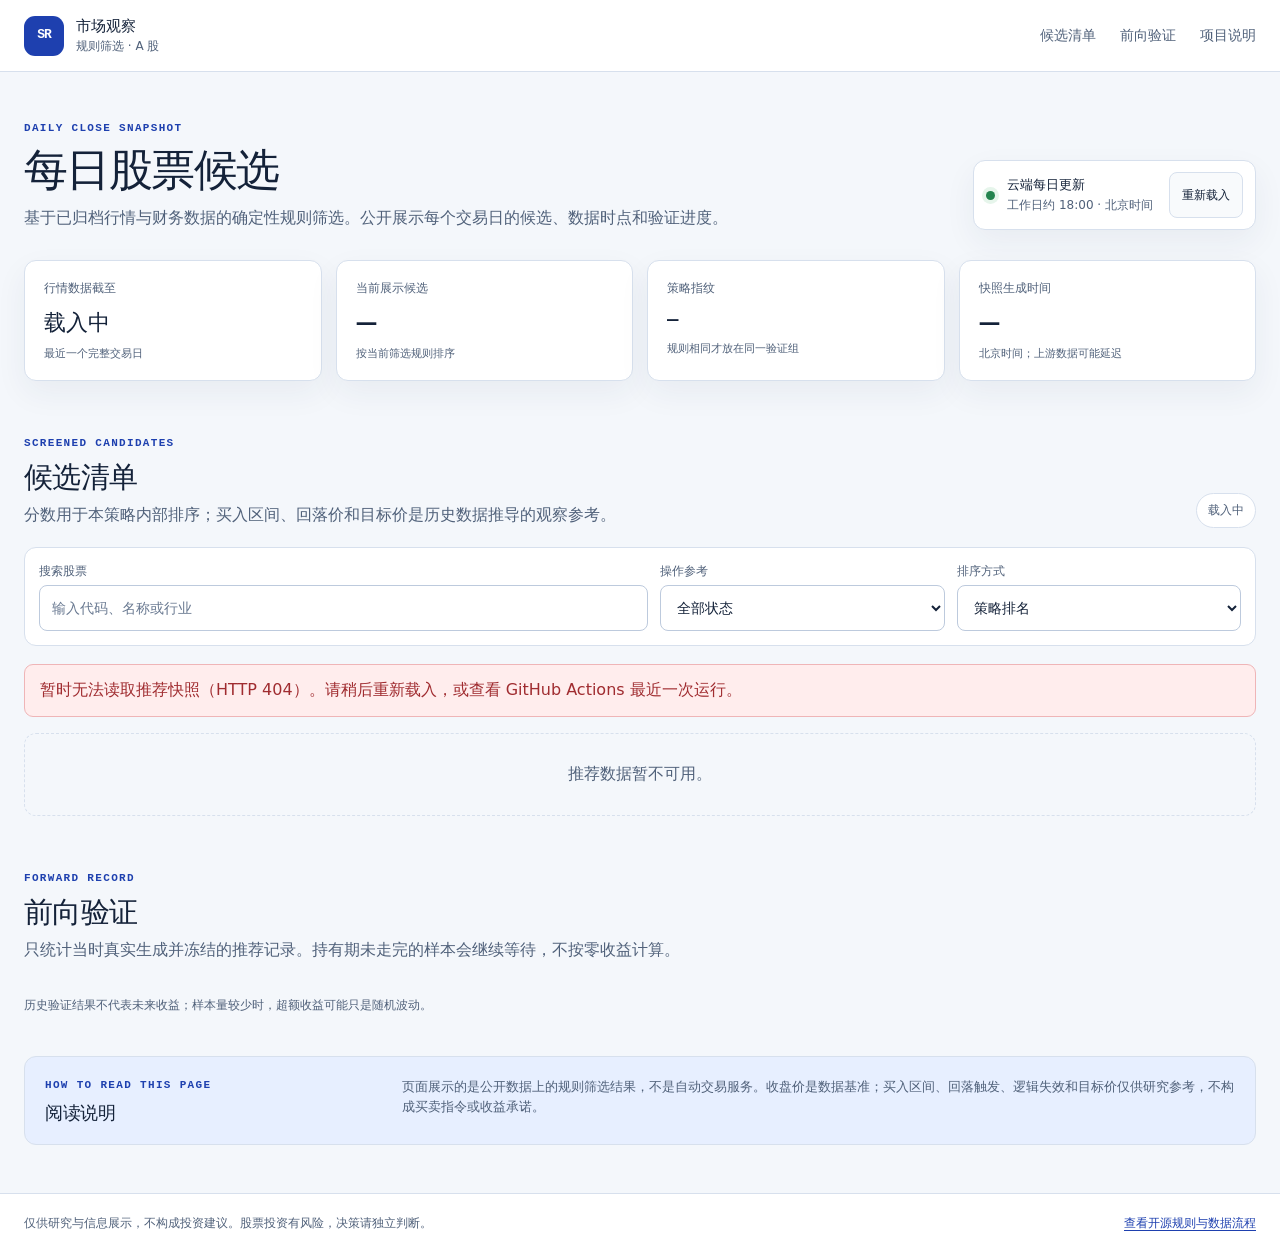
==== site/index.html @ 7d5a99f6 "Publish daily recommendations with GitHub Pages" ====
<!doctype html>
<html lang="zh-CN">
  <head>
    <meta charset="utf-8" />
    <meta name="viewport" content="width=device-width, initial-scale=1" />
    <meta name="color-scheme" content="light dark" />
    <meta
      name="description"
      content="每日收盘后生成的 A 股规则筛选候选清单，展示数据时点、入场区间参考和前向验证进度。"
    />
    <title>每日股票候选 · A 股规则筛选</title>
    <link rel="stylesheet" href="./styles.css" />
    <script src="./app.js" defer></script>
  </head>
  <body>
    <a class="skip-link" href="#main-content">跳到主要内容</a>
    <header class="topbar">
      <a class="brand" href="./" aria-label="每日股票候选首页">
        <span class="brand-mark" aria-hidden="true">SR</span>
        <span>
          <strong>市场观察</strong>
          <small>规则筛选 · A 股</small>
        </span>
      </a>
      <nav class="top-nav" aria-label="页面导航">
        <a href="#recommendations">候选清单</a>
        <a href="#validation">前向验证</a>
        <a href="https://github.com/Alex-Wang-88/stock-recommendation" target="_blank" rel="noreferrer">项目说明</a>
      </nav>
    </header>

    <main id="main-content" class="page-shell">
      <section class="hero" aria-labelledby="page-title">
        <div class="hero-copy">
          <p class="eyebrow">DAILY CLOSE SNAPSHOT</p>
          <h1 id="page-title">每日股票候选</h1>
          <p class="hero-description">
            基于已归档行情与财务数据的确定性规则筛选。公开展示每个交易日的候选、数据时点和验证进度。
          </p>
        </div>
        <div class="schedule-card">
          <span class="status-dot" aria-hidden="true"></span>
          <div>
            <strong>云端每日更新</strong>
            <span>工作日约 18:00 · 北京时间</span>
          </div>
          <button id="reload-button" class="secondary-button" type="button" aria-label="重新载入最新快照">重新载入</button>
        </div>
      </section>

      <section class="summary-grid" aria-label="本期快照摘要">
        <article class="summary-card">
          <span class="summary-label">行情数据截至</span>
          <strong id="as-of-value" class="summary-value">载入中</strong>
          <span class="summary-footnote">最近一个完整交易日</span>
        </article>
        <article class="summary-card">
          <span class="summary-label">当前展示候选</span>
          <strong id="candidate-count" class="summary-value">—</strong>
          <span class="summary-footnote" id="pool-count">按当前筛选规则排序</span>
        </article>
        <article class="summary-card">
          <span class="summary-label">策略指纹</span>
          <strong id="spec-hash" class="summary-value hash-value">—</strong>
          <span class="summary-footnote">规则相同才放在同一验证组</span>
        </article>
        <article class="summary-card summary-card-updated">
          <span class="summary-label">快照生成时间</span>
          <strong id="updated-at" class="summary-value">—</strong>
          <span class="summary-footnote">北京时间；上游数据可能延迟</span>
        </article>
      </section>

      <section id="data-notes" class="data-notes" aria-labelledby="notes-title" hidden>
        <div class="notes-heading">
          <span class="notes-mark" aria-hidden="true">!</span>
          <h2 id="notes-title">数据备注</h2>
        </div>
        <ul id="notes-list"></ul>
      </section>

      <section id="recommendations" class="content-section" aria-labelledby="recommendations-title">
        <div class="section-heading">
          <div>
            <p class="eyebrow">SCREENED CANDIDATES</p>
            <h2 id="recommendations-title">候选清单</h2>
            <p class="section-description">分数用于本策略内部排序；买入区间、回落价和目标价是历史数据推导的观察参考。</p>
          </div>
          <span id="visible-count" class="count-chip" aria-live="polite">载入中</span>
        </div>

        <div class="filter-bar" role="search">
          <label class="search-field">
            <span>搜索股票</span>
            <input id="search-input" type="search" placeholder="输入代码、名称或行业" autocomplete="off" />
          </label>
          <label class="select-field">
            <span>操作参考</span>
            <select id="signal-filter">
              <option value="">全部状态</option>
              <option value="今天可分批">今天可分批</option>
              <option value="等回落再买">等回落再买</option>
              <option value="暂缓，先确认">暂缓，先确认</option>
            </select>
          </label>
          <label class="select-field sort-field">
            <span>排序方式</span>
            <select id="sort-select">
              <option value="rank">策略排名</option>
              <option value="score">综合分数</option>
              <option value="ret20">近 20 日收益</option>
            </select>
          </label>
        </div>

        <p id="load-error" class="load-error" role="alert" hidden></p>
        <div id="recommendation-list" class="recommendation-grid" aria-live="polite" aria-busy="true">
          <p class="loading-message">正在读取最新推荐快照…</p>
        </div>
      </section>

      <section id="validation" class="content-section validation-section" aria-labelledby="validation-title">
        <div class="section-heading">
          <div>
            <p class="eyebrow">FORWARD RECORD</p>
            <h2 id="validation-title">前向验证</h2>
            <p class="section-description">只统计当时真实生成并冻结的推荐记录。持有期未走完的样本会继续等待，不按零收益计算。</p>
          </div>
        </div>
        <div id="evaluation-list" class="evaluation-grid">
          <p class="loading-message">正在读取验证进度…</p>
        </div>
        <p class="validation-footnote">历史验证结果不代表未来收益；样本量较少时，超额收益可能只是随机波动。</p>
      </section>

      <section class="method-note" aria-labelledby="method-title">
        <div>
          <p class="eyebrow">HOW TO READ THIS PAGE</p>
          <h2 id="method-title">阅读说明</h2>
        </div>
        <p>
          页面展示的是公开数据上的规则筛选结果，不是自动交易服务。收盘价是数据基准；买入区间、回落触发、逻辑失效和目标价仅供研究参考，不构成买卖指令或收益承诺。
        </p>
      </section>
    </main>

    <footer class="site-footer">
      <p>仅供研究与信息展示，不构成投资建议。股票投资有风险，决策请独立判断。</p>
      <a href="https://github.com/Alex-Wang-88/stock-recommendation" target="_blank" rel="noreferrer">查看开源规则与数据流程</a>
    </footer>
  </body>
</html>
---- site/styles.css ----
:root {
  color-scheme: light dark;
  --page: #f4f7fb;
  --surface: #ffffff;
  --surface-soft: #f8fafc;
  --ink: #142239;
  --ink-muted: #50617a;
  --ink-faint: #697991;
  --line: #d7e0ed;
  --blue: #1e40af;
  --blue-soft: #e7efff;
  --amber: #9a4b00;
  --amber-soft: #fff3dd;
  --green: #17643c;
  --green-soft: #e6f5eb;
  --red: #a02c30;
  --red-soft: #ffeded;
  --shadow: 0 12px 32px rgb(27 49 82 / 6%);
  font-family: Inter, "Segoe UI", "Microsoft YaHei", system-ui, sans-serif;
  font-synthesis: none;
  text-rendering: optimizeLegibility;
}

* { box-sizing: border-box; }

html { scroll-behavior: smooth; }

body {
  min-width: 320px;
  margin: 0;
  background: var(--page);
  color: var(--ink);
  font-size: 16px;
  line-height: 1.55;
}

a { color: var(--blue); text-underline-offset: 3px; }
a:hover { text-decoration-thickness: 2px; }

button, input, select { font: inherit; }
button, select, input { min-height: 46px; }

:focus-visible {
  outline: 3px solid #d97706;
  outline-offset: 3px;
}

.skip-link {
  position: absolute;
  z-index: 10;
  top: 8px;
  left: 8px;
  padding: 10px 14px;
  transform: translateY(-150%);
  border-radius: 8px;
  background: var(--surface);
  color: var(--ink);
}
.skip-link:focus { transform: translateY(0); }

.topbar {
  display: flex;
  align-items: center;
  justify-content: space-between;
  gap: 24px;
  min-height: 72px;
  padding: 12px max(24px, calc((100vw - 1320px) / 2));
  border-bottom: 1px solid var(--line);
  background: var(--surface);
}

.brand, .top-nav, .schedule-card, .brand > span:last-child {
  display: flex;
  align-items: center;
}
.brand { gap: 12px; color: var(--ink); text-decoration: none; }
.brand > span:last-child { align-items: flex-start; flex-direction: column; line-height: 1.2; }
.brand strong { font-size: 15px; }
.brand small { margin-top: 4px; color: var(--ink-muted); font-size: 12px; }
.brand-mark {
  display: grid;
  width: 40px;
  height: 40px;
  place-items: center;
  border-radius: 11px;
  background: var(--blue);
  color: #fff;
  font-family: ui-monospace, Consolas, monospace;
  font-size: 13px;
  font-weight: 700;
  letter-spacing: -.08em;
}
.top-nav { gap: 24px; }
.top-nav a { color: var(--ink-muted); font-size: 14px; font-weight: 600; text-decoration: none; }
.top-nav a:hover { color: var(--blue); }

.page-shell { width: min(1320px, calc(100% - 48px)); margin: 0 auto; }
.hero {
  display: flex;
  align-items: flex-end;
  justify-content: space-between;
  gap: 28px;
  padding: 48px 0 30px;
}
.eyebrow {
  margin: 0 0 8px;
  color: var(--blue);
  font-family: ui-monospace, SFMono-Regular, Consolas, monospace;
  font-size: 11px;
  font-weight: 700;
  letter-spacing: .12em;
}
h1, h2, h3, p { margin-top: 0; }
h1 { margin-bottom: 10px; font-size: clamp(30px, 4vw, 44px); line-height: 1.15; letter-spacing: -.035em; }
h2 { margin-bottom: 8px; font-size: clamp(22px, 2.6vw, 29px); line-height: 1.2; letter-spacing: -.025em; }
.hero-description, .section-description { max-width: 760px; margin: 0; color: var(--ink-muted); }
.schedule-card {
  flex: 0 0 auto;
  gap: 12px;
  min-height: 66px;
  padding: 11px 12px;
  border: 1px solid var(--line);
  border-radius: 12px;
  background: var(--surface);
  box-shadow: var(--shadow);
}
.schedule-card > div { display: flex; flex-direction: column; line-height: 1.3; }
.schedule-card strong { font-size: 13px; }
.schedule-card span:not(.status-dot) { margin-top: 4px; color: var(--ink-muted); font-size: 12px; }
.status-dot { width: 9px; height: 9px; flex: 0 0 auto; border-radius: 50%; background: #23834e; box-shadow: 0 0 0 4px var(--green-soft); }
.secondary-button {
  margin-left: 4px;
  padding: 0 12px;
  border: 1px solid var(--line);
  border-radius: 8px;
  background: var(--surface-soft);
  color: var(--ink);
  cursor: pointer;
  font-size: 12px;
  font-weight: 700;
  transition: border-color 180ms ease, background 180ms ease;
}
.secondary-button:hover { border-color: var(--blue); background: var(--blue-soft); }

.summary-grid { display: grid; grid-template-columns: repeat(4, minmax(0, 1fr)); gap: 14px; }
.summary-card {
  min-width: 0;
  padding: 18px 19px;
  border: 1px solid var(--line);
  border-radius: 12px;
  background: var(--surface);
  box-shadow: var(--shadow);
}
.summary-label, .summary-footnote { display: block; color: var(--ink-muted); font-size: 12px; }
.summary-value { display: block; overflow: hidden; margin: 8px 0 5px; font-size: 22px; font-variant-numeric: tabular-nums; text-overflow: ellipsis; white-space: nowrap; }
.hash-value { font-family: ui-monospace, SFMono-Regular, Consolas, monospace; font-size: 19px; }
.summary-footnote { font-size: 11px; }

.data-notes {
  margin-top: 20px;
  padding: 17px 19px;
  border: 1px solid #e8c894;
  border-radius: 12px;
  background: var(--amber-soft);
  color: #542f10;
}
.data-notes[hidden] { display: none; }
.notes-heading { display: flex; align-items: center; gap: 9px; }
.notes-heading h2 { margin: 0; font-size: 16px; letter-spacing: 0; }
.notes-mark { display: grid; width: 22px; height: 22px; place-items: center; border: 1px solid currentColor; border-radius: 50%; font-size: 13px; font-weight: 800; }
.data-notes ul { display: grid; gap: 6px; margin: 10px 0 0 31px; padding: 0; font-size: 13px; }

.content-section { padding-top: 54px; scroll-margin-top: 24px; }
.section-heading { display: flex; align-items: flex-end; justify-content: space-between; gap: 24px; margin-bottom: 19px; }
.count-chip { flex: 0 0 auto; padding: 7px 11px; border: 1px solid var(--line); border-radius: 99px; background: var(--surface); color: var(--ink-muted); font-size: 12px; font-weight: 700; }
.filter-bar {
  display: grid;
  grid-template-columns: minmax(240px, 1.5fr) minmax(170px, .7fr) minmax(170px, .7fr);
  gap: 12px;
  margin-bottom: 18px;
  padding: 14px;
  border: 1px solid var(--line);
  border-radius: 12px;
  background: var(--surface);
}
.search-field, .select-field { display: flex; flex-direction: column; gap: 5px; color: var(--ink-muted); font-size: 12px; font-weight: 600; }
.search-field input, .select-field select {
  width: 100%;
  padding: 0 12px;
  border: 1px solid #bdcadd;
  border-radius: 8px;
  background: var(--surface);
  color: var(--ink);
  font-size: 14px;
}
.search-field input::placeholder { color: var(--ink-faint); }
.recommendation-grid { display: grid; grid-template-columns: repeat(2, minmax(0, 1fr)); align-items: start; gap: 14px; }
.loading-message, .empty-message {
  grid-column: 1 / -1;
  margin: 0;
  padding: 28px 18px;
  border: 1px dashed var(--line);
  border-radius: 12px;
  color: var(--ink-muted);
  text-align: center;
}
.load-error { margin: 0 0 16px; padding: 13px 15px; border: 1px solid #efb5b7; border-radius: 9px; background: var(--red-soft); color: var(--red); }
.load-error[hidden] { display: none; }

.stock-card {
  min-width: 0;
  overflow: hidden;
  border: 1px solid var(--line);
  border-radius: 13px;
  background: var(--surface);
  box-shadow: var(--shadow);
  transition: border-color 180ms ease, box-shadow 180ms ease;
}
.stock-card:hover { border-color: #9aafd0; box-shadow: 0 16px 34px rgb(27 49 82 / 10%); }
.stock-card-head { display: flex; align-items: flex-start; justify-content: space-between; gap: 12px; padding: 17px 18px 13px; }
.identity { display: flex; min-width: 0; gap: 11px; }
.rank-number { display: grid; width: 30px; height: 30px; flex: 0 0 auto; place-items: center; border-radius: 8px; background: var(--blue-soft); color: var(--blue); font-family: ui-monospace, SFMono-Regular, Consolas, monospace; font-size: 12px; font-weight: 700; }
.stock-name-wrap { min-width: 0; }
.stock-name { overflow: hidden; margin: -2px 0 2px; font-size: 17px; font-weight: 750; text-overflow: ellipsis; white-space: nowrap; }
.stock-meta { display: flex; flex-wrap: wrap; gap: 6px 10px; color: var(--ink-muted); font-size: 12px; }
.stock-code { color: var(--blue); font-family: ui-monospace, SFMono-Regular, Consolas, monospace; font-weight: 700; }
.score-box { flex: 0 0 auto; text-align: right; }
.score-label { display: block; color: var(--ink-faint); font-size: 10px; }
.score-value { display: block; margin-top: 2px; font-family: ui-monospace, SFMono-Regular, Consolas, monospace; font-size: 19px; font-weight: 700; font-variant-numeric: tabular-nums; }
.signal-row { display: flex; align-items: center; justify-content: space-between; gap: 10px; padding: 0 18px 12px 59px; }
.signal-pill { display: inline-flex; align-items: center; min-height: 26px; padding: 3px 9px; border-radius: 99px; font-size: 11px; font-weight: 750; }
.signal-pill.buy { background: var(--green-soft); color: var(--green); }
.signal-pill.wait { background: var(--amber-soft); color: var(--amber); }
.signal-pill.pause { background: var(--red-soft); color: var(--red); }
.expectation { color: var(--ink-muted); font-size: 11px; text-align: right; }
.price-grid { display: grid; grid-template-columns: repeat(3, minmax(0, 1fr)); border-top: 1px solid var(--line); border-bottom: 1px solid var(--line); }
.price-cell { min-width: 0; padding: 11px 13px; border-right: 1px solid var(--line); border-bottom: 1px solid var(--line); }
.price-cell:nth-child(3n) { border-right: 0; }
.price-cell:nth-last-child(-n + 3) { border-bottom: 0; }
.price-cell span { display: block; color: var(--ink-muted); font-size: 10px; }
.price-cell strong { display: block; overflow: hidden; margin-top: 4px; font-family: ui-monospace, SFMono-Regular, Consolas, monospace; font-size: 13px; font-variant-numeric: tabular-nums; text-overflow: ellipsis; white-space: nowrap; }
.stock-insights { display: flex; flex-wrap: wrap; gap: 7px 14px; padding: 11px 17px; color: var(--ink-muted); font-size: 11px; }
.stock-insights strong { color: var(--ink); font-weight: 700; }
.operation-note { margin: 0 17px 13px; padding: 10px 11px; border-left: 2px solid #d97706; border-radius: 0 7px 7px 0; background: var(--amber-soft); color: #542f10; font-size: 12px; line-height: 1.5; }
.announcement-note { margin: 0 17px 13px; padding: 10px 11px; border-left: 2px solid var(--red); border-radius: 0 7px 7px 0; background: var(--red-soft); color: var(--red); font-size: 12px; line-height: 1.5; }
.details-toggle { margin: 0 17px 14px; }
.details-toggle summary { min-height: 36px; color: var(--blue); cursor: pointer; font-size: 12px; font-weight: 700; }
.details-toggle p { margin: 5px 0 0; color: var(--ink-muted); font-size: 12px; line-height: 1.6; overflow-wrap: anywhere; }

.validation-section { padding-bottom: 42px; }
.evaluation-grid { display: grid; grid-template-columns: repeat(3, minmax(0, 1fr)); gap: 14px; }
.evaluation-card { padding: 18px; border: 1px solid var(--line); border-radius: 12px; background: var(--surface); box-shadow: var(--shadow); }
.evaluation-card h3 { margin: 0; font-size: 15px; }
.evaluation-state { margin: 12px 0 4px; color: var(--ink-faint); font-size: 12px; }
.evaluation-excess { margin: 0; color: var(--ink); font-family: ui-monospace, SFMono-Regular, Consolas, monospace; font-size: 25px; font-weight: 750; font-variant-numeric: tabular-nums; }
.evaluation-excess.positive { color: var(--green); }
.evaluation-excess.negative { color: var(--red); }
.evaluation-sub { margin: 7px 0 0; color: var(--ink-muted); font-size: 12px; }
.validation-footnote { margin: 14px 0 0; color: var(--ink-muted); font-size: 12px; }
.method-note { display: grid; grid-template-columns: minmax(180px, .4fr) 1fr; gap: 24px; padding: 20px; border: 1px solid var(--line); border-radius: 12px; background: var(--blue-soft); }
.method-note h2 { margin: 0; font-size: 18px; }
.method-note p:last-child { margin: 0; color: var(--ink-muted); font-size: 13px; }
.site-footer { display: flex; justify-content: space-between; gap: 20px; margin-top: 48px; padding: 20px max(24px, calc((100vw - 1320px) / 2)); border-top: 1px solid var(--line); background: var(--surface); color: var(--ink-muted); font-size: 12px; }
.site-footer p { margin: 0; }

@media (max-width: 920px) {
  .hero { align-items: flex-start; flex-direction: column; }
  .summary-grid { grid-template-columns: repeat(2, minmax(0, 1fr)); }
  .recommendation-grid { grid-template-columns: minmax(0, 1fr); }
}

@media (max-width: 620px) {
  .topbar { align-items: flex-start; flex-direction: column; gap: 12px; padding: 12px 18px; }
  .top-nav { width: 100%; justify-content: space-between; gap: 10px; }
  .top-nav a { font-size: 12px; }
  .page-shell { width: min(100% - 28px, 560px); }
  .hero { gap: 18px; padding: 31px 0 20px; }
  .schedule-card { width: 100%; justify-content: flex-start; }
  .schedule-card > div { flex: 1; }
  .summary-grid { gap: 9px; }
  .summary-card { padding: 13px; }
  .summary-value { font-size: 18px; }
  .hash-value { font-size: 15px; }
  .summary-footnote { font-size: 10px; }
  .content-section { padding-top: 39px; }
  .section-heading { align-items: flex-start; }
  .section-description { font-size: 13px; }
  .filter-bar { grid-template-columns: minmax(0, 1fr) minmax(0, 1fr); gap: 9px; padding: 11px; }
  .search-field { grid-column: 1 / -1; }
  .stock-card-head { padding: 14px 13px 11px; }
  .signal-row { padding: 0 13px 11px 54px; }
  .price-cell { padding: 10px 9px; }
  .price-cell strong { font-size: 12px; }
  .stock-insights { padding: 10px 13px; }
  .operation-note, .announcement-note { margin-right: 13px; margin-left: 13px; }
  .details-toggle { margin-right: 13px; margin-left: 13px; }
  .evaluation-grid { grid-template-columns: minmax(0, 1fr); }
  .method-note { grid-template-columns: minmax(0, 1fr); gap: 10px; padding: 16px; }
  .site-footer { flex-direction: column; padding: 17px 14px; }
}

@media (prefers-color-scheme: dark) {
  :root {
    --page: #09111e;
    --surface: #101b2b;
    --surface-soft: #142238;
    --ink: #edf3fc;
    --ink-muted: #c0ccdc;
    --ink-faint: #a5b4c8;
    --line: #2c3b52;
    --blue: #8ab4ff;
    --blue-soft: #172b4a;
    --amber: #ffd08b;
    --amber-soft: #382a18;
    --green: #8be0aa;
    --green-soft: #143523;
    --red: #ff9a9e;
    --red-soft: #3b2026;
    --shadow: 0 12px 32px rgb(0 0 0 / 15%);
  }
  .data-notes { border-color: #6a4e29; color: #ffe0ac; }
  .operation-note { color: #ffe0ac; }
  .search-field input, .select-field select { border-color: #42536b; }
}

@media (prefers-reduced-motion: reduce) {
  *, *::before, *::after { scroll-behavior: auto !important; transition-duration: .01ms !important; animation-duration: .01ms !important; }
}
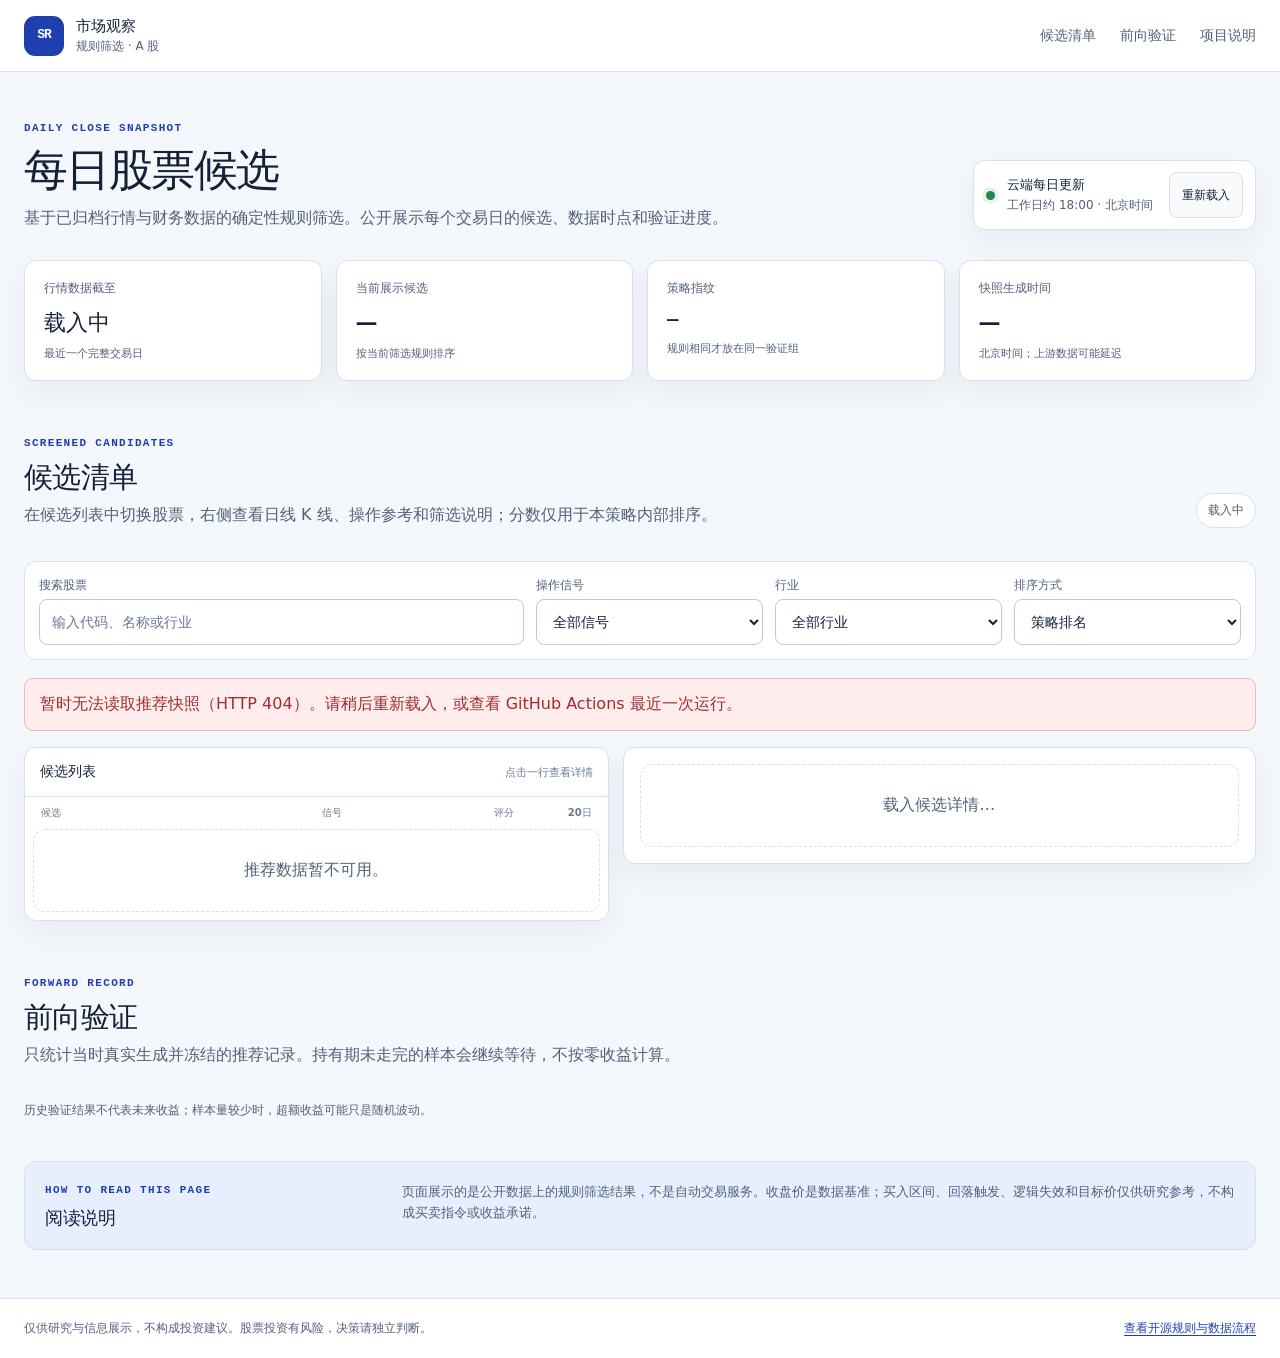
==== commit 5097b5a0: "feat: add compact candidate details and K-line charts" ====
--- a/site/index.html
+++ b/site/index.html
@@ -72,11 +72,13 @@
       </section>
 
       <section id="data-notes" class="data-notes" aria-labelledby="notes-title" hidden>
-        <div class="notes-heading">
-          <span class="notes-mark" aria-hidden="true">!</span>
-          <h2 id="notes-title">数据备注</h2>
-        </div>
-        <ul id="notes-list"></ul>
+        <details class="notes-disclosure">
+          <summary class="notes-heading">
+            <span class="notes-mark" aria-hidden="true">!</span>
+            <h2 id="notes-title">数据备注 <span id="notes-count" class="notes-count"></span></h2>
+          </summary>
+          <ul id="notes-list"></ul>
+        </details>
       </section>
 
       <section id="recommendations" class="content-section" aria-labelledby="recommendations-title">
@@ -84,10 +86,12 @@
           <div>
             <p class="eyebrow">SCREENED CANDIDATES</p>
             <h2 id="recommendations-title">候选清单</h2>
-            <p class="section-description">分数用于本策略内部排序；买入区间、回落价和目标价是历史数据推导的观察参考。</p>
+            <p class="section-description">在候选列表中切换股票，右侧查看日线 K 线、操作参考和筛选说明；分数仅用于本策略内部排序。</p>
           </div>
           <span id="visible-count" class="count-chip" aria-live="polite">载入中</span>
         </div>
+
+        <div id="candidate-overview" class="candidate-overview" aria-label="当前候选信号与行业分布"></div>
 
         <div class="filter-bar" role="search">
           <label class="search-field">
@@ -95,13 +99,12 @@
             <input id="search-input" type="search" placeholder="输入代码、名称或行业" autocomplete="off" />
           </label>
           <label class="select-field">
-            <span>操作参考</span>
-            <select id="signal-filter">
-              <option value="">全部状态</option>
-              <option value="今天可分批">今天可分批</option>
-              <option value="等回落再买">等回落再买</option>
-              <option value="暂缓，先确认">暂缓，先确认</option>
-            </select>
+            <span>操作信号</span>
+            <select id="signal-filter"><option value="">全部信号</option></select>
+          </label>
+          <label class="select-field">
+            <span>行业</span>
+            <select id="industry-filter"><option value="">全部行业</option></select>
           </label>
           <label class="select-field sort-field">
             <span>排序方式</span>
@@ -114,8 +117,19 @@
         </div>
 
         <p id="load-error" class="load-error" role="alert" hidden></p>
-        <div id="recommendation-list" class="recommendation-grid" aria-live="polite" aria-busy="true">
-          <p class="loading-message">正在读取最新推荐快照…</p>
+        <div class="results-layout">
+          <div class="candidate-panel">
+            <h3 class="panel-heading">候选列表 <span>点击一行查看详情</span></h3>
+            <div class="candidate-list-head" aria-hidden="true">
+              <span>候选</span><span>信号</span><span>评分</span><span>20日</span>
+            </div>
+            <div id="recommendation-list" class="candidate-list" role="list" aria-label="股票候选列表" aria-live="polite" aria-busy="true">
+              <p class="loading-message">正在读取最新推荐快照…</p>
+            </div>
+          </div>
+          <section id="selected-detail" class="selected-detail" aria-label="所选股票详情" aria-live="polite">
+            <p class="loading-message">载入候选详情…</p>
+          </section>
         </div>
       </section>
 
--- a/site/styles.css
+++ b/site/styles.css
@@ -166,7 +166,10 @@
 }
 .data-notes[hidden] { display: none; }
 .notes-heading { display: flex; align-items: center; gap: 9px; }
+.notes-heading { cursor: pointer; list-style: none; }
+.notes-heading::-webkit-details-marker { display: none; }
 .notes-heading h2 { margin: 0; font-size: 16px; letter-spacing: 0; }
+.notes-count { color: #8b5a19; font-size: 11px; font-weight: 500; }
 .notes-mark { display: grid; width: 22px; height: 22px; place-items: center; border: 1px solid currentColor; border-radius: 50%; font-size: 13px; font-weight: 800; }
 .data-notes ul { display: grid; gap: 6px; margin: 10px 0 0 31px; padding: 0; font-size: 13px; }
 
@@ -175,7 +178,7 @@
 .count-chip { flex: 0 0 auto; padding: 7px 11px; border: 1px solid var(--line); border-radius: 99px; background: var(--surface); color: var(--ink-muted); font-size: 12px; font-weight: 700; }
 .filter-bar {
   display: grid;
-  grid-template-columns: minmax(240px, 1.5fr) minmax(170px, .7fr) minmax(170px, .7fr);
+  grid-template-columns: minmax(240px, 1.6fr) repeat(3, minmax(150px, .75fr));
   gap: 12px;
   margin-bottom: 18px;
   padding: 14px;
@@ -194,7 +197,6 @@
   font-size: 14px;
 }
 .search-field input::placeholder { color: var(--ink-faint); }
-.recommendation-grid { display: grid; grid-template-columns: repeat(2, minmax(0, 1fr)); align-items: start; gap: 14px; }
 .loading-message, .empty-message {
   grid-column: 1 / -1;
   margin: 0;
@@ -207,45 +209,85 @@
 .load-error { margin: 0 0 16px; padding: 13px 15px; border: 1px solid #efb5b7; border-radius: 9px; background: var(--red-soft); color: var(--red); }
 .load-error[hidden] { display: none; }
 
-.stock-card {
-  min-width: 0;
-  overflow: hidden;
-  border: 1px solid var(--line);
-  border-radius: 13px;
-  background: var(--surface);
-  box-shadow: var(--shadow);
-  transition: border-color 180ms ease, box-shadow 180ms ease;
-}
-.stock-card:hover { border-color: #9aafd0; box-shadow: 0 16px 34px rgb(27 49 82 / 10%); }
-.stock-card-head { display: flex; align-items: flex-start; justify-content: space-between; gap: 12px; padding: 17px 18px 13px; }
-.identity { display: flex; min-width: 0; gap: 11px; }
-.rank-number { display: grid; width: 30px; height: 30px; flex: 0 0 auto; place-items: center; border-radius: 8px; background: var(--blue-soft); color: var(--blue); font-family: ui-monospace, SFMono-Regular, Consolas, monospace; font-size: 12px; font-weight: 700; }
-.stock-name-wrap { min-width: 0; }
-.stock-name { overflow: hidden; margin: -2px 0 2px; font-size: 17px; font-weight: 750; text-overflow: ellipsis; white-space: nowrap; }
-.stock-meta { display: flex; flex-wrap: wrap; gap: 6px 10px; color: var(--ink-muted); font-size: 12px; }
-.stock-code { color: var(--blue); font-family: ui-monospace, SFMono-Regular, Consolas, monospace; font-weight: 700; }
-.score-box { flex: 0 0 auto; text-align: right; }
-.score-label { display: block; color: var(--ink-faint); font-size: 10px; }
-.score-value { display: block; margin-top: 2px; font-family: ui-monospace, SFMono-Regular, Consolas, monospace; font-size: 19px; font-weight: 700; font-variant-numeric: tabular-nums; }
-.signal-row { display: flex; align-items: center; justify-content: space-between; gap: 10px; padding: 0 18px 12px 59px; }
-.signal-pill { display: inline-flex; align-items: center; min-height: 26px; padding: 3px 9px; border-radius: 99px; font-size: 11px; font-weight: 750; }
-.signal-pill.buy { background: var(--green-soft); color: var(--green); }
-.signal-pill.wait { background: var(--amber-soft); color: var(--amber); }
-.signal-pill.pause { background: var(--red-soft); color: var(--red); }
-.expectation { color: var(--ink-muted); font-size: 11px; text-align: right; }
-.price-grid { display: grid; grid-template-columns: repeat(3, minmax(0, 1fr)); border-top: 1px solid var(--line); border-bottom: 1px solid var(--line); }
-.price-cell { min-width: 0; padding: 11px 13px; border-right: 1px solid var(--line); border-bottom: 1px solid var(--line); }
-.price-cell:nth-child(3n) { border-right: 0; }
-.price-cell:nth-last-child(-n + 3) { border-bottom: 0; }
-.price-cell span { display: block; color: var(--ink-muted); font-size: 10px; }
-.price-cell strong { display: block; overflow: hidden; margin-top: 4px; font-family: ui-monospace, SFMono-Regular, Consolas, monospace; font-size: 13px; font-variant-numeric: tabular-nums; text-overflow: ellipsis; white-space: nowrap; }
-.stock-insights { display: flex; flex-wrap: wrap; gap: 7px 14px; padding: 11px 17px; color: var(--ink-muted); font-size: 11px; }
-.stock-insights strong { color: var(--ink); font-weight: 700; }
-.operation-note { margin: 0 17px 13px; padding: 10px 11px; border-left: 2px solid #d97706; border-radius: 0 7px 7px 0; background: var(--amber-soft); color: #542f10; font-size: 12px; line-height: 1.5; }
-.announcement-note { margin: 0 17px 13px; padding: 10px 11px; border-left: 2px solid var(--red); border-radius: 0 7px 7px 0; background: var(--red-soft); color: var(--red); font-size: 12px; line-height: 1.5; }
-.details-toggle { margin: 0 17px 14px; }
-.details-toggle summary { min-height: 36px; color: var(--blue); cursor: pointer; font-size: 12px; font-weight: 700; }
+.candidate-overview { display: grid; gap: 9px; margin: 0 0 14px; }
+.candidate-status-grid { display: grid; grid-template-columns: repeat(auto-fit, minmax(145px, 1fr)); gap: 9px; }
+.candidate-status-item { display: flex; min-width: 0; align-items: center; justify-content: space-between; gap: 8px; padding: 10px 13px; border: 1px solid var(--line); border-radius: 10px; background: var(--surface); }
+.candidate-status-label { color: var(--ink-muted); font-size: 12px; font-weight: 650; }
+.candidate-status-value { flex: 0 0 auto; font-family: ui-monospace, SFMono-Regular, Consolas, monospace; font-size: 17px; font-variant-numeric: tabular-nums; }
+.candidate-status-item.buy { border-left: 3px solid var(--green); }
+.candidate-status-item.wait { border-left: 3px solid var(--amber); }
+.candidate-status-item.pause { border-left: 3px solid var(--red); }
+.candidate-industry-line { display: flex; flex-wrap: wrap; align-items: center; gap: 6px; color: var(--ink-muted); font-size: 12px; }
+.industry-caption { margin-right: 2px; font-weight: 700; }
+.candidate-industry-chip { display: inline-flex; align-items: center; gap: 6px; padding: 3px 9px; border: 1px solid var(--line); border-radius: 99px; background: var(--surface); }
+.candidate-industry-chip strong { color: var(--ink); font-size: 11px; }
+.candidate-scope-note { color: var(--ink-faint); font-size: 11px; }
+
+.results-layout { display: grid; grid-template-columns: minmax(360px, .96fr) minmax(380px, 1.04fr); align-items: start; gap: 14px; }
+.candidate-panel, .selected-detail { min-width: 0; overflow: hidden; border: 1px solid var(--line); border-radius: 12px; background: var(--surface); box-shadow: var(--shadow); }
+.panel-heading { display: flex; align-items: baseline; justify-content: space-between; gap: 10px; margin: 0; padding: 13px 15px; border-bottom: 1px solid var(--line); font-size: 14px; }
+.panel-heading span { color: var(--ink-faint); font-size: 11px; font-weight: 500; }
+.candidate-list-head { display: grid; grid-template-columns: minmax(0, 1fr) 126px 58px 70px; gap: 8px; padding: 8px 16px 5px; color: var(--ink-faint); font-size: 10px; font-weight: 700; }
+.candidate-list-head span:nth-child(n + 3) { text-align: right; }
+.candidate-list { max-height: min(68vh, 670px); overflow: auto; overscroll-behavior: contain; padding: 4px 8px 8px; }
+.candidate-row { display: grid; width: 100%; grid-template-columns: minmax(0, 1fr) 126px 58px 70px; align-items: center; gap: 8px; min-height: 49px; padding: 6px 8px; border: 0; border-bottom: 1px solid var(--line); border-radius: 0; background: transparent; color: var(--ink); cursor: pointer; text-align: left; transition: background 130ms ease; }
+.candidate-row:hover { background: var(--surface-soft); }
+.candidate-row.selected { border-radius: 8px; background: var(--blue-soft); }
+.candidate-identity { display: grid; min-width: 0; grid-template-columns: 27px minmax(0, 1fr); align-items: center; }
+.candidate-rank { grid-row: 1 / span 2; color: var(--ink-faint); font-family: ui-monospace, SFMono-Regular, Consolas, monospace; font-size: 11px; font-variant-numeric: tabular-nums; }
+.candidate-name { overflow: hidden; color: var(--ink); font-size: 13px; font-weight: 700; text-overflow: ellipsis; white-space: nowrap; }
+.candidate-symbol { color: var(--ink-faint); font-family: ui-monospace, SFMono-Regular, Consolas, monospace; font-size: 10px; }
+.candidate-signal { display: inline-flex; min-height: 26px; align-items: center; justify-content: center; padding: 3px 7px; border-radius: 7px; font-size: 10px; font-weight: 700; text-align: center; }
+.candidate-signal.buy, .detail-signal.buy { background: var(--green-soft); color: var(--green); }
+.candidate-signal.wait, .detail-signal.wait { background: var(--amber-soft); color: var(--amber); }
+.candidate-signal.pause, .detail-signal.pause { background: var(--red-soft); color: var(--red); }
+.candidate-score, .candidate-return { color: var(--ink-muted); font-family: ui-monospace, SFMono-Regular, Consolas, monospace; font-size: 11px; font-variant-numeric: tabular-nums; text-align: right; white-space: nowrap; }
+.candidate-return.negative { color: var(--red); }
+
+.selected-detail { padding: 16px; }
+.detail-header { display: flex; align-items: flex-start; justify-content: space-between; gap: 12px; }
+.detail-title-group { min-width: 0; }
+.detail-rank { color: var(--ink-faint); font-family: ui-monospace, SFMono-Regular, Consolas, monospace; font-size: 10px; }
+.detail-title { margin: 3px 0 0; font-size: 21px; line-height: 1.25; overflow-wrap: anywhere; }
+.detail-symbol { flex: 0 0 auto; padding: 5px 8px; border: 1px solid var(--line); border-radius: 7px; color: var(--blue); font-family: ui-monospace, SFMono-Regular, Consolas, monospace; font-size: 12px; font-weight: 700; }
+.detail-meta { margin: 5px 0 13px; color: var(--ink-muted); font-size: 11px; }
+.detail-stats { display: grid; grid-template-columns: repeat(4, minmax(0, 1fr)); gap: 7px; margin-bottom: 11px; }
+.detail-stat { min-width: 0; padding: 8px 9px; border: 1px solid var(--line); border-radius: 8px; background: var(--surface-soft); }
+.detail-stat-label, .detail-price-label { display: block; color: var(--ink-faint); font-size: 10px; }
+.detail-stat-value { display: block; overflow: hidden; margin-top: 3px; color: var(--ink); font-family: ui-monospace, SFMono-Regular, Consolas, monospace; font-size: 13px; font-variant-numeric: tabular-nums; text-overflow: ellipsis; white-space: nowrap; }
+.detail-signal { display: flex; align-items: center; justify-content: space-between; gap: 8px; margin: 0 0 10px; padding: 8px 10px; border-radius: 8px; font-size: 11px; }
+.detail-signal strong { font-size: 12px; }
+.detail-price-grid { display: grid; grid-template-columns: repeat(2, minmax(0, 1fr)); overflow: hidden; border: 1px solid var(--line); border-radius: 8px; }
+.detail-price-cell { min-width: 0; padding: 9px 10px; border-right: 1px solid var(--line); border-bottom: 1px solid var(--line); }
+.detail-price-cell:nth-child(2n) { border-right: 0; }
+.detail-price-cell:nth-last-child(-n + 2) { border-bottom: 0; }
+.detail-price-value { display: block; overflow: hidden; margin-top: 4px; color: var(--ink); font-family: ui-monospace, SFMono-Regular, Consolas, monospace; font-size: 12px; font-variant-numeric: tabular-nums; text-overflow: ellipsis; white-space: nowrap; }
+.detail-chart-section { margin-top: 12px; padding: 10px 10px 8px; border: 1px solid var(--line); border-radius: 9px; background: var(--surface-soft); }
+.detail-chart-heading { display: flex; align-items: baseline; justify-content: space-between; gap: 10px; }
+.detail-chart-title { color: var(--ink); font-size: 12px; }
+.detail-chart-range { color: var(--ink-faint); font-size: 10px; text-align: right; }
+.detail-chart-legend { display: flex; align-items: center; gap: 12px; margin: 4px 0 2px; }
+.chart-legend-item { display: inline-flex; align-items: center; gap: 5px; color: var(--ink-faint); font-size: 10px; }
+.chart-legend-item i { display: inline-block; width: 8px; height: 8px; border-radius: 2px; }
+.chart-legend-up { background: #dc2626; }
+.chart-legend-down { background: #16a34a; }
+.chart-legend-ma { width: 12px !important; height: 2px !important; background: #3b82f6; }
+.detail-candlestick-chart { display: block; width: 100%; height: clamp(170px, 22vw, 208px); overflow: hidden; }
+.chart-background { fill: var(--surface-soft); }
+.chart-grid-line { stroke: var(--line); stroke-width: 1; }
+.chart-axis-label { fill: var(--ink-faint); font-size: 10px; font-family: ui-monospace, SFMono-Regular, Consolas, monospace; }
+.candle-up { color: #dc2626; }
+.candle-down { color: #16a34a; }
+.candle-wick { stroke: currentColor; stroke-width: 1.1; }
+.candle-body { fill: currentColor; }
+.chart-ma20-line { fill: none; stroke: #3b82f6; stroke-width: 1.8; stroke-linecap: round; stroke-linejoin: round; }
+.detail-chart-empty { margin: 10px 0 2px; color: var(--ink-faint); font-size: 11px; }
+.operation-note { margin: 11px 0; padding: 9px 10px; border-left: 2px solid #d97706; border-radius: 0 7px 7px 0; background: var(--amber-soft); color: #542f10; font-size: 11px; line-height: 1.5; }
+.announcement-note { margin: 10px 0; padding: 9px 10px; border-left: 2px solid var(--red); border-radius: 0 7px 7px 0; background: var(--red-soft); color: var(--red); font-size: 11px; line-height: 1.5; }
+.details-toggle { margin: 10px 0 4px; }
+.details-toggle summary { min-height: 34px; color: var(--blue); cursor: pointer; font-size: 12px; font-weight: 700; }
 .details-toggle p { margin: 5px 0 0; color: var(--ink-muted); font-size: 12px; line-height: 1.6; overflow-wrap: anywhere; }
+.detail-insight { margin: 8px 0 0; color: var(--ink-faint); font-size: 11px; }
 
 .validation-section { padding-bottom: 42px; }
 .evaluation-grid { display: grid; grid-template-columns: repeat(3, minmax(0, 1fr)); gap: 14px; }
@@ -266,7 +308,10 @@
 @media (max-width: 920px) {
   .hero { align-items: flex-start; flex-direction: column; }
   .summary-grid { grid-template-columns: repeat(2, minmax(0, 1fr)); }
-  .recommendation-grid { grid-template-columns: minmax(0, 1fr); }
+  .filter-bar { grid-template-columns: repeat(2, minmax(0, 1fr)); }
+  .search-field { grid-column: 1 / -1; }
+  .results-layout { grid-template-columns: minmax(0, 1fr); }
+  .candidate-list { max-height: min(54vh, 560px); }
 }
 
 @media (max-width: 620px) {
@@ -287,16 +332,34 @@
   .section-description { font-size: 13px; }
   .filter-bar { grid-template-columns: minmax(0, 1fr) minmax(0, 1fr); gap: 9px; padding: 11px; }
   .search-field { grid-column: 1 / -1; }
-  .stock-card-head { padding: 14px 13px 11px; }
-  .signal-row { padding: 0 13px 11px 54px; }
-  .price-cell { padding: 10px 9px; }
-  .price-cell strong { font-size: 12px; }
-  .stock-insights { padding: 10px 13px; }
-  .operation-note, .announcement-note { margin-right: 13px; margin-left: 13px; }
-  .details-toggle { margin-right: 13px; margin-left: 13px; }
+  .candidate-status-grid { grid-template-columns: repeat(3, minmax(0, 1fr)); gap: 6px; }
+  .candidate-status-item { align-items: flex-start; flex-direction: column; gap: 2px; padding: 8px; }
+  .candidate-status-label { min-height: 2.4em; font-size: 10px; }
+  .candidate-status-value { font-size: 14px; }
+  .candidate-list { max-height: 410px; padding: 3px 5px 6px; }
+  .candidate-list-head { grid-template-columns: minmax(0, 1fr) 110px 52px 62px; gap: 5px; padding: 7px 10px 4px; }
+  .candidate-row { grid-template-columns: minmax(0, 1fr) 110px 52px 62px; gap: 5px; padding-right: 5px; padding-left: 5px; }
+  .candidate-name { font-size: 12px; }
+  .candidate-signal { padding-right: 4px; padding-left: 4px; font-size: 9px; }
+  .candidate-score, .candidate-return { font-size: 10px; }
+  .selected-detail { padding: 13px; }
+  .detail-title { font-size: 19px; }
+  .detail-stats { gap: 5px; }
+  .detail-stat { padding: 7px; }
+  .detail-stat-value { font-size: 12px; }
+  .detail-price-cell { padding: 8px; }
   .evaluation-grid { grid-template-columns: minmax(0, 1fr); }
   .method-note { grid-template-columns: minmax(0, 1fr); gap: 10px; padding: 16px; }
   .site-footer { flex-direction: column; padding: 17px 14px; }
+}
+
+@media (max-width: 420px) {
+  .candidate-list-head { grid-template-columns: minmax(0, 1fr) 92px 48px; }
+  .candidate-list-head span:last-child { display: none; }
+  .candidate-row { grid-template-columns: minmax(0, 1fr) 92px 48px; }
+  .candidate-return { display: none; }
+  .candidate-signal { font-size: 9px; }
+  .detail-stats { grid-template-columns: repeat(2, minmax(0, 1fr)); }
 }
 
 @media (prefers-color-scheme: dark) {
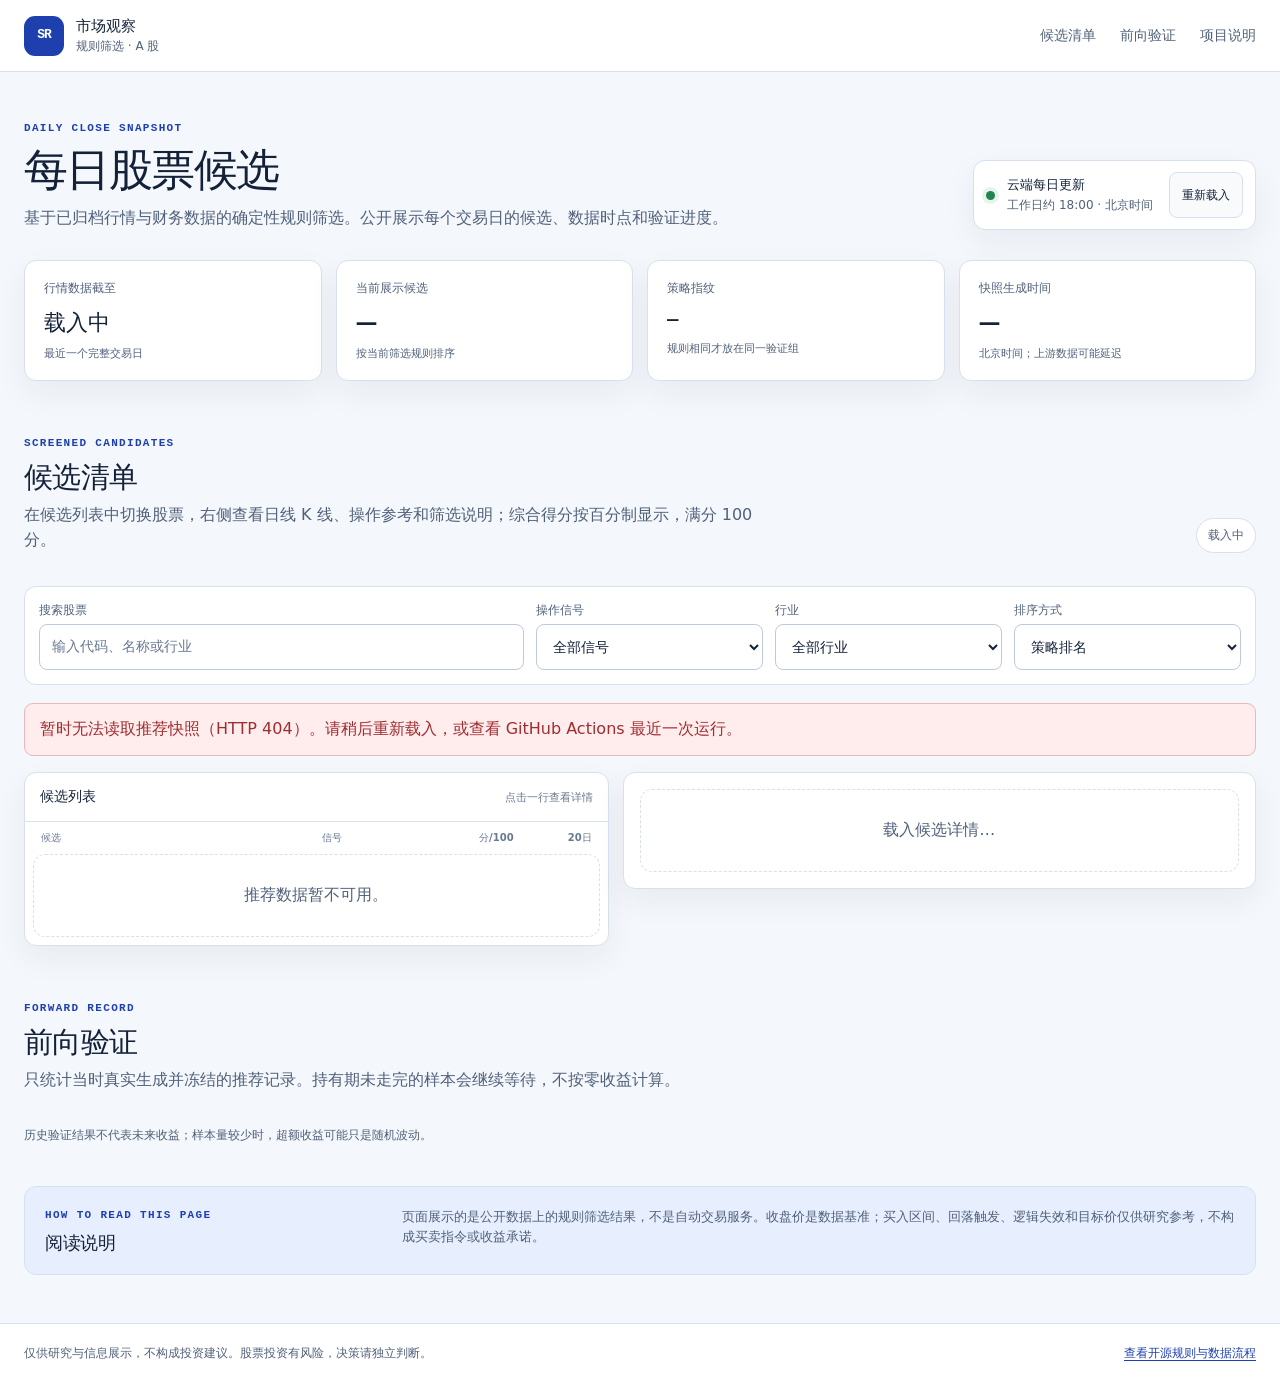
==== commit 748da6de: "feat: show scores on 100-point scale and add MA lines" ====
--- a/site/index.html
+++ b/site/index.html
@@ -86,7 +86,7 @@
           <div>
             <p class="eyebrow">SCREENED CANDIDATES</p>
             <h2 id="recommendations-title">候选清单</h2>
-            <p class="section-description">在候选列表中切换股票，右侧查看日线 K 线、操作参考和筛选说明；分数仅用于本策略内部排序。</p>
+            <p class="section-description">在候选列表中切换股票，右侧查看日线 K 线、操作参考和筛选说明；综合得分按百分制显示，满分 100 分。</p>
           </div>
           <span id="visible-count" class="count-chip" aria-live="polite">载入中</span>
         </div>
@@ -121,7 +121,7 @@
           <div class="candidate-panel">
             <h3 class="panel-heading">候选列表 <span>点击一行查看详情</span></h3>
             <div class="candidate-list-head" aria-hidden="true">
-              <span>候选</span><span>信号</span><span>评分</span><span>20日</span>
+              <span>候选</span><span>信号</span><span>分/100</span><span>20日</span>
             </div>
             <div id="recommendation-list" class="candidate-list" role="list" aria-label="股票候选列表" aria-live="polite" aria-busy="true">
               <p class="loading-message">正在读取最新推荐快照…</p>
--- a/site/styles.css
+++ b/site/styles.css
@@ -271,7 +271,10 @@
 .chart-legend-item i { display: inline-block; width: 8px; height: 8px; border-radius: 2px; }
 .chart-legend-up { background: #dc2626; }
 .chart-legend-down { background: #16a34a; }
-.chart-legend-ma { width: 12px !important; height: 2px !important; background: #3b82f6; }
+.chart-legend-ma-5 { width: 12px !important; height: 2px !important; background: #f59e0b; }
+.chart-legend-ma-10 { width: 12px !important; height: 2px !important; background: #a78bfa; }
+.chart-legend-ma-20 { width: 12px !important; height: 2px !important; background: #60a5fa; }
+.chart-legend-ma-60 { width: 12px !important; height: 2px !important; background: #22d3ee; }
 .detail-candlestick-chart { display: block; width: 100%; height: clamp(170px, 22vw, 208px); overflow: hidden; }
 .chart-background { fill: var(--surface-soft); }
 .chart-grid-line { stroke: var(--line); stroke-width: 1; }
@@ -280,7 +283,11 @@
 .candle-down { color: #16a34a; }
 .candle-wick { stroke: currentColor; stroke-width: 1.1; }
 .candle-body { fill: currentColor; }
-.chart-ma20-line { fill: none; stroke: #3b82f6; stroke-width: 1.8; stroke-linecap: round; stroke-linejoin: round; }
+.chart-ma-line { fill: none; stroke-width: 1.6; stroke-linecap: round; stroke-linejoin: round; }
+.chart-ma-5 { stroke: #f59e0b; }
+.chart-ma-10 { stroke: #a78bfa; }
+.chart-ma-20 { stroke: #60a5fa; }
+.chart-ma-60 { stroke: #22d3ee; }
 .detail-chart-empty { margin: 10px 0 2px; color: var(--ink-faint); font-size: 11px; }
 .operation-note { margin: 11px 0; padding: 9px 10px; border-left: 2px solid #d97706; border-radius: 0 7px 7px 0; background: var(--amber-soft); color: #542f10; font-size: 11px; line-height: 1.5; }
 .announcement-note { margin: 10px 0; padding: 9px 10px; border-left: 2px solid var(--red); border-radius: 0 7px 7px 0; background: var(--red-soft); color: var(--red); font-size: 11px; line-height: 1.5; }
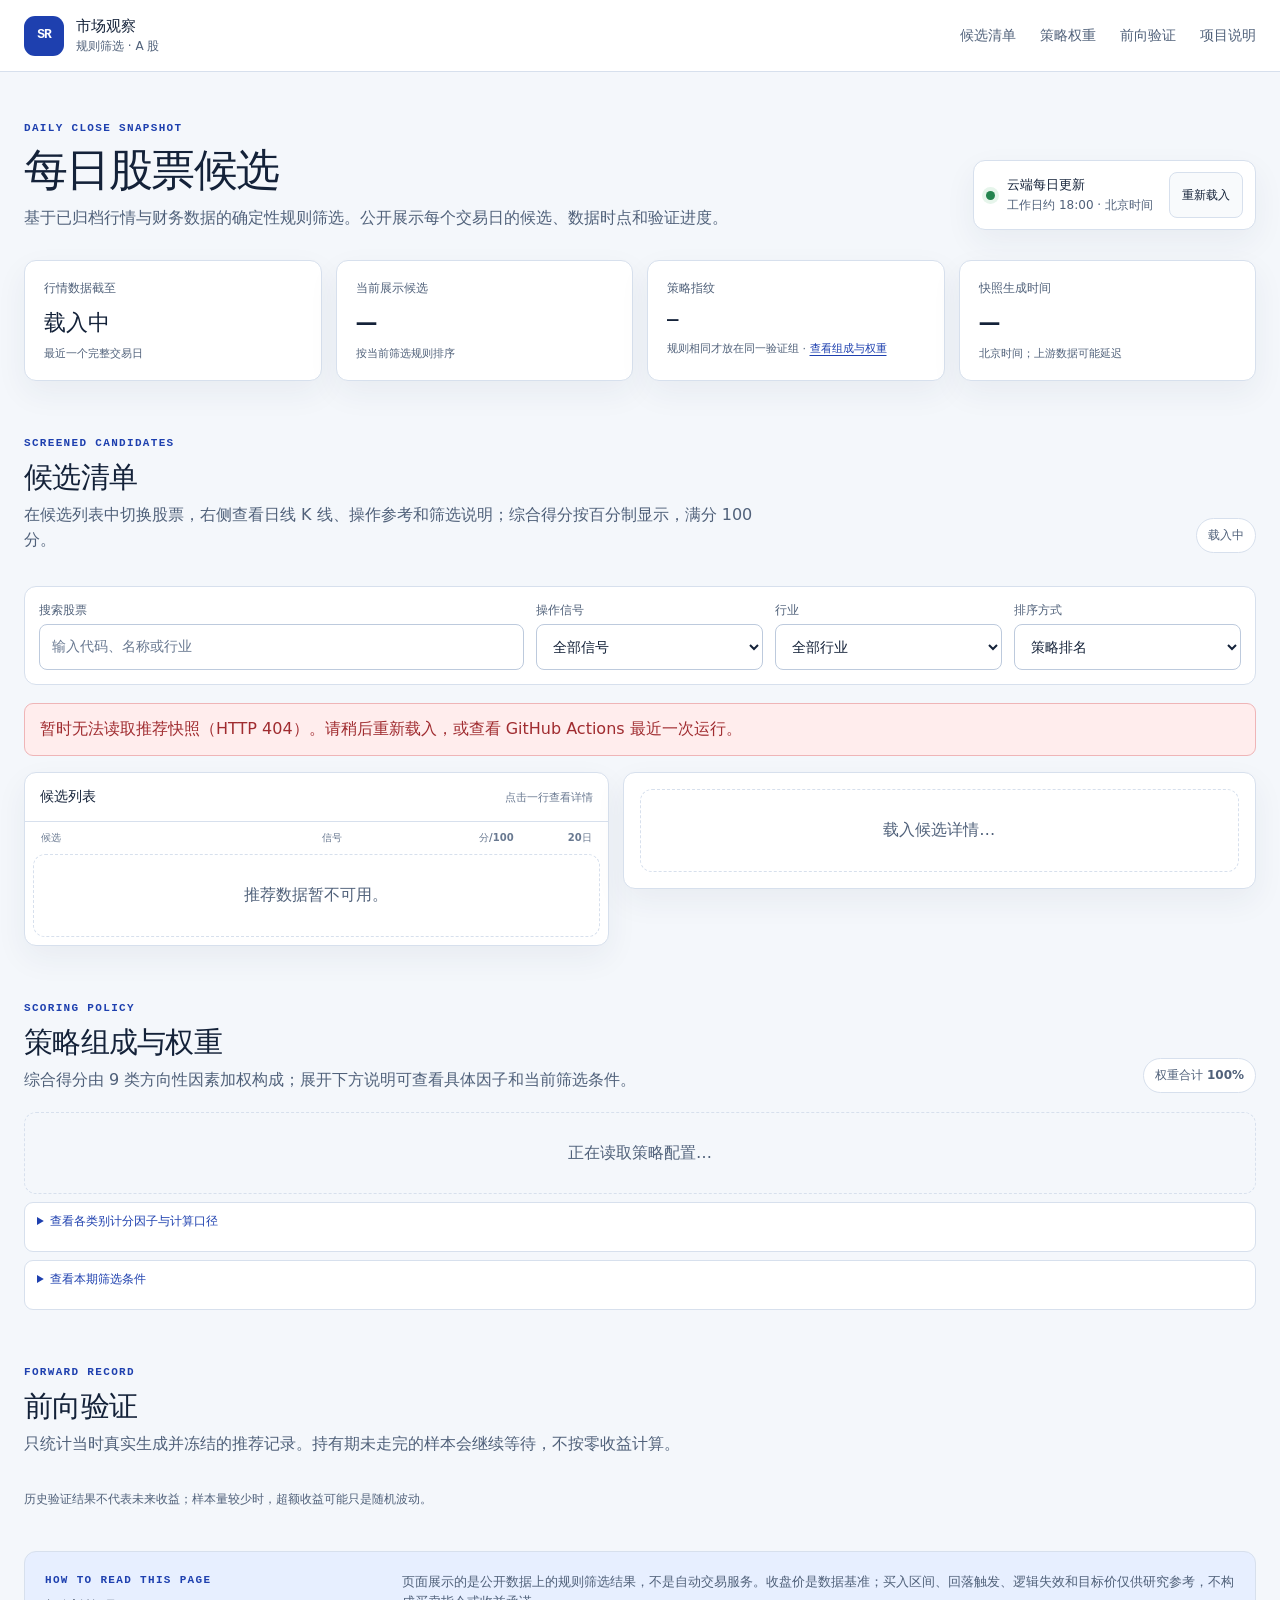
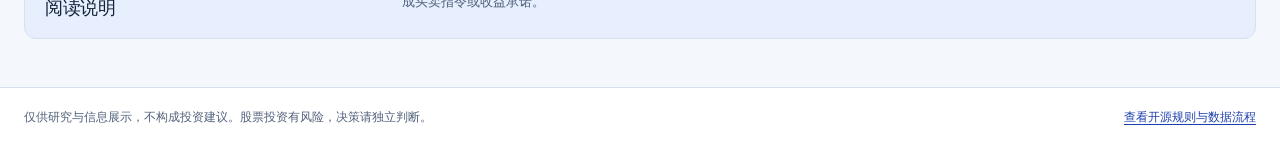
==== commit a127df4e: "feat: publish strategy weights and screening rules" ====
--- a/site/index.html
+++ b/site/index.html
@@ -24,6 +24,7 @@
       </a>
       <nav class="top-nav" aria-label="页面导航">
         <a href="#recommendations">候选清单</a>
+        <a href="#strategy">策略权重</a>
         <a href="#validation">前向验证</a>
         <a href="https://github.com/Alex-Wang-88/stock-recommendation" target="_blank" rel="noreferrer">项目说明</a>
       </nav>
@@ -62,7 +63,7 @@
         <article class="summary-card">
           <span class="summary-label">策略指纹</span>
           <strong id="spec-hash" class="summary-value hash-value">—</strong>
-          <span class="summary-footnote">规则相同才放在同一验证组</span>
+          <span class="summary-footnote">规则相同才放在同一验证组 · <a href="#strategy">查看组成与权重</a></span>
         </article>
         <article class="summary-card summary-card-updated">
           <span class="summary-label">快照生成时间</span>
@@ -133,6 +134,29 @@
         </div>
       </section>
 
+      <section id="strategy" class="content-section strategy-section" aria-labelledby="strategy-title">
+        <div class="section-heading">
+          <div>
+            <p class="eyebrow">SCORING POLICY</p>
+            <h2 id="strategy-title">策略组成与权重</h2>
+            <p class="section-description">综合得分由 9 类方向性因素加权构成；展开下方说明可查看具体因子和当前筛选条件。</p>
+          </div>
+          <span class="count-chip">权重合计 100%</span>
+        </div>
+        <div id="strategy-weight-grid" class="strategy-weight-grid" role="list" aria-label="各评分类型的权重">
+          <p class="loading-message">正在读取策略配置…</p>
+        </div>
+        <details class="strategy-details">
+          <summary>查看各类别计分因子与计算口径</summary>
+          <div id="strategy-factor-grid" class="strategy-factor-grid" role="list" aria-label="评分类型及其因子"></div>
+          <p class="strategy-footnote">列出的是各类别可用因子：每个因子先换算为候选池内的横截面分位，类别内对有数据的因子求平均，再按权重合成。某类别整组缺失时，该股票按剩余有效权重重新归一；低位因子只用于筛选，不额外加分。</p>
+        </details>
+        <details class="strategy-details">
+          <summary>查看本期筛选条件</summary>
+          <ul id="screening-rule-list" class="screening-rule-list"></ul>
+        </details>
+      </section>
+
       <section id="validation" class="content-section validation-section" aria-labelledby="validation-title">
         <div class="section-heading">
           <div>
--- a/site/styles.css
+++ b/site/styles.css
@@ -176,6 +176,21 @@
 .content-section { padding-top: 54px; scroll-margin-top: 24px; }
 .section-heading { display: flex; align-items: flex-end; justify-content: space-between; gap: 24px; margin-bottom: 19px; }
 .count-chip { flex: 0 0 auto; padding: 7px 11px; border: 1px solid var(--line); border-radius: 99px; background: var(--surface); color: var(--ink-muted); font-size: 12px; font-weight: 700; }
+.strategy-weight-grid { display: grid; grid-template-columns: repeat(5, minmax(0, 1fr)); gap: 8px; }
+.strategy-weight-card { display: flex; min-width: 0; min-height: 56px; align-items: center; justify-content: space-between; gap: 8px; padding: 9px 12px; border: 1px solid var(--line); border-radius: 9px; background: var(--surface); }
+.strategy-weight-name { overflow: hidden; color: var(--ink-muted); font-size: 12px; font-weight: 650; text-overflow: ellipsis; white-space: nowrap; }
+.strategy-weight-value { flex: 0 0 auto; color: var(--blue); font-family: ui-monospace, SFMono-Regular, Consolas, monospace; font-size: 16px; font-variant-numeric: tabular-nums; }
+.strategy-details { margin-top: 8px; padding: 9px 12px; border: 1px solid var(--line); border-radius: 9px; background: var(--surface); }
+.strategy-details summary { min-height: 30px; color: var(--blue); cursor: pointer; font-size: 12px; font-weight: 700; }
+.strategy-details[open] summary { margin-bottom: 8px; }
+.strategy-factor-grid { display: grid; grid-template-columns: repeat(3, minmax(0, 1fr)); gap: 8px; }
+.strategy-factor-card { min-width: 0; padding: 10px; border: 1px solid var(--line); border-radius: 8px; background: var(--surface-soft); }
+.strategy-factor-heading { display: flex; align-items: baseline; justify-content: space-between; gap: 8px; margin-bottom: 4px; }
+.strategy-factor-heading strong { color: var(--ink); font-size: 12px; }
+.strategy-factor-heading span { color: var(--blue); font-family: ui-monospace, SFMono-Regular, Consolas, monospace; font-size: 11px; }
+.strategy-factor-list { margin: 0; color: var(--ink-muted); font-size: 11px; line-height: 1.55; overflow-wrap: anywhere; }
+.strategy-footnote { margin: 10px 0 1px; color: var(--ink-muted); font-size: 11px; line-height: 1.6; }
+.screening-rule-list { display: grid; grid-template-columns: repeat(2, minmax(0, 1fr)); gap: 6px 24px; margin: 0; padding-left: 20px; color: var(--ink-muted); font-size: 12px; }
 .filter-bar {
   display: grid;
   grid-template-columns: minmax(240px, 1.6fr) repeat(3, minmax(150px, .75fr));
@@ -315,6 +330,8 @@
 @media (max-width: 920px) {
   .hero { align-items: flex-start; flex-direction: column; }
   .summary-grid { grid-template-columns: repeat(2, minmax(0, 1fr)); }
+  .strategy-weight-grid { grid-template-columns: repeat(3, minmax(0, 1fr)); }
+  .strategy-factor-grid { grid-template-columns: repeat(2, minmax(0, 1fr)); }
   .filter-bar { grid-template-columns: repeat(2, minmax(0, 1fr)); }
   .search-field { grid-column: 1 / -1; }
   .results-layout { grid-template-columns: minmax(0, 1fr); }
@@ -330,6 +347,11 @@
   .schedule-card { width: 100%; justify-content: flex-start; }
   .schedule-card > div { flex: 1; }
   .summary-grid { gap: 9px; }
+  .strategy-weight-grid { gap: 6px; }
+  .strategy-weight-card { min-height: 48px; padding: 7px 8px; }
+  .strategy-weight-name { font-size: 11px; }
+  .strategy-weight-value { font-size: 14px; }
+  .strategy-factor-grid, .screening-rule-list { grid-template-columns: minmax(0, 1fr); }
   .summary-card { padding: 13px; }
   .summary-value { font-size: 18px; }
   .hash-value { font-size: 15px; }
@@ -361,6 +383,9 @@
 }
 
 @media (max-width: 420px) {
+  .strategy-weight-card { gap: 4px; padding: 6px; }
+  .strategy-weight-name { font-size: 10px; }
+  .strategy-weight-value { font-size: 13px; }
   .candidate-list-head { grid-template-columns: minmax(0, 1fr) 92px 48px; }
   .candidate-list-head span:last-child { display: none; }
   .candidate-row { grid-template-columns: minmax(0, 1fr) 92px 48px; }
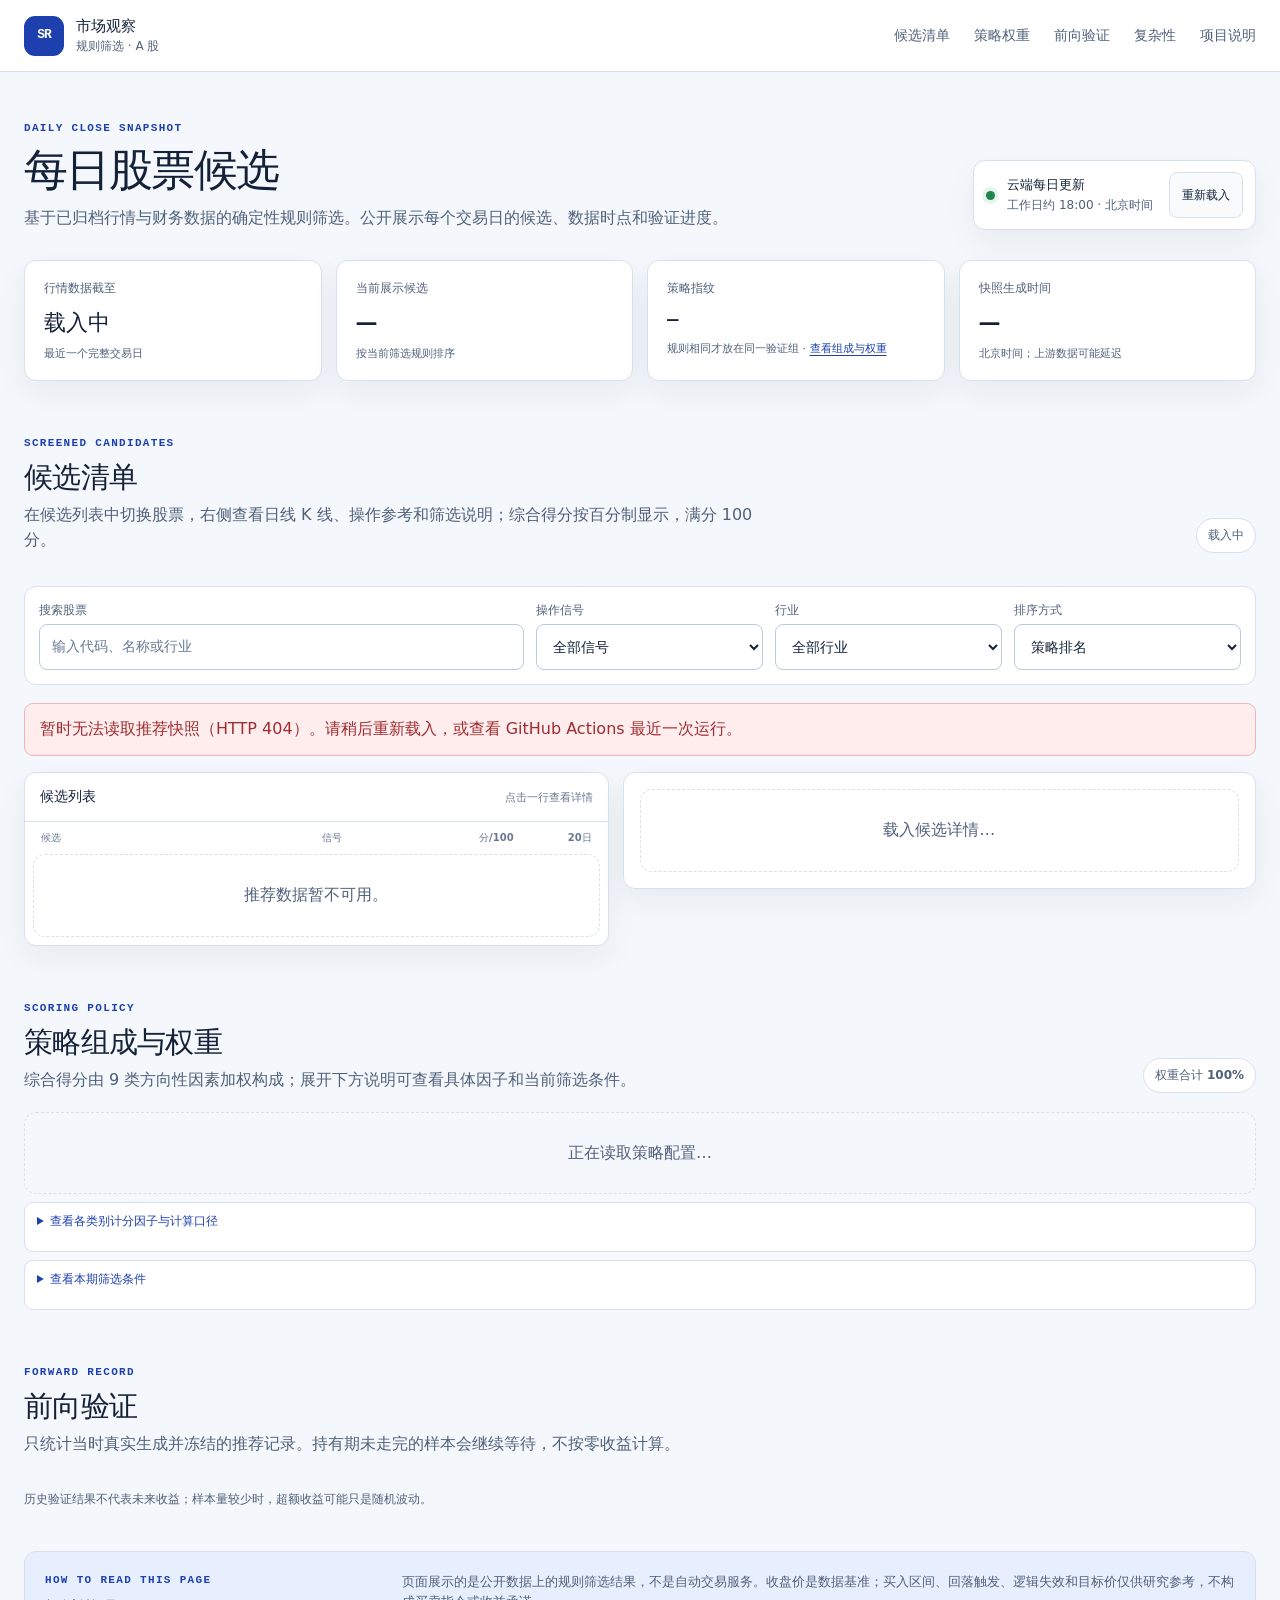
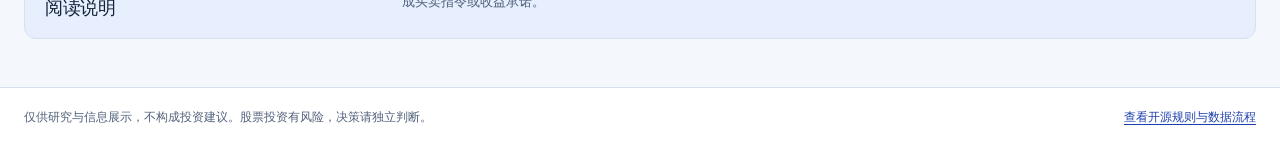
==== commit 376f473b: "chore: snapshot local WIP (complexity board, research configs, report outputs)" ====
--- a/site/index.html
+++ b/site/index.html
@@ -26,6 +26,7 @@
         <a href="#recommendations">候选清单</a>
         <a href="#strategy">策略权重</a>
         <a href="#validation">前向验证</a>
+        <a href="./complexity.html">复杂性</a>
         <a href="https://github.com/Alex-Wang-88/stock-recommendation" target="_blank" rel="noreferrer">项目说明</a>
       </nav>
     </header>
--- a/site/styles.css
+++ b/site/styles.css
@@ -15,6 +15,8 @@
   --green-soft: #e6f5eb;
   --red: #a02c30;
   --red-soft: #ffeded;
+  --price-up: #dc2626;
+  --price-down: #16a34a;
   --shadow: 0 12px 32px rgb(27 49 82 / 6%);
   font-family: Inter, "Segoe UI", "Microsoft YaHei", system-ui, sans-serif;
   font-synthesis: none;
@@ -257,7 +259,8 @@
 .candidate-signal.wait, .detail-signal.wait { background: var(--amber-soft); color: var(--amber); }
 .candidate-signal.pause, .detail-signal.pause { background: var(--red-soft); color: var(--red); }
 .candidate-score, .candidate-return { color: var(--ink-muted); font-family: ui-monospace, SFMono-Regular, Consolas, monospace; font-size: 11px; font-variant-numeric: tabular-nums; text-align: right; white-space: nowrap; }
-.candidate-return.negative { color: var(--red); }
+.candidate-return.positive, .detail-stat-value.positive, .evaluation-excess.positive, .return-value.positive { color: var(--price-up); }
+.candidate-return.negative, .detail-stat-value.negative, .evaluation-excess.negative, .return-value.negative { color: var(--price-down); }
 
 .selected-detail { padding: 16px; }
 .detail-header { display: flex; align-items: flex-start; justify-content: space-between; gap: 12px; }
@@ -284,8 +287,8 @@
 .detail-chart-legend { display: flex; align-items: center; gap: 12px; margin: 4px 0 2px; }
 .chart-legend-item { display: inline-flex; align-items: center; gap: 5px; color: var(--ink-faint); font-size: 10px; }
 .chart-legend-item i { display: inline-block; width: 8px; height: 8px; border-radius: 2px; }
-.chart-legend-up { background: #dc2626; }
-.chart-legend-down { background: #16a34a; }
+.chart-legend-up { background: var(--price-up); }
+.chart-legend-down { background: var(--price-down); }
 .chart-legend-ma-5 { width: 12px !important; height: 2px !important; background: #f59e0b; }
 .chart-legend-ma-10 { width: 12px !important; height: 2px !important; background: #a78bfa; }
 .chart-legend-ma-20 { width: 12px !important; height: 2px !important; background: #60a5fa; }
@@ -294,8 +297,8 @@
 .chart-background { fill: var(--surface-soft); }
 .chart-grid-line { stroke: var(--line); stroke-width: 1; }
 .chart-axis-label { fill: var(--ink-faint); font-size: 10px; font-family: ui-monospace, SFMono-Regular, Consolas, monospace; }
-.candle-up { color: #dc2626; }
-.candle-down { color: #16a34a; }
+.candle-up { color: var(--price-up); }
+.candle-down { color: var(--price-down); }
 .candle-wick { stroke: currentColor; stroke-width: 1.1; }
 .candle-body { fill: currentColor; }
 .chart-ma-line { fill: none; stroke-width: 1.6; stroke-linecap: round; stroke-linejoin: round; }
@@ -317,8 +320,6 @@
 .evaluation-card h3 { margin: 0; font-size: 15px; }
 .evaluation-state { margin: 12px 0 4px; color: var(--ink-faint); font-size: 12px; }
 .evaluation-excess { margin: 0; color: var(--ink); font-family: ui-monospace, SFMono-Regular, Consolas, monospace; font-size: 25px; font-weight: 750; font-variant-numeric: tabular-nums; }
-.evaluation-excess.positive { color: var(--green); }
-.evaluation-excess.negative { color: var(--red); }
 .evaluation-sub { margin: 7px 0 0; color: var(--ink-muted); font-size: 12px; }
 .validation-footnote { margin: 14px 0 0; color: var(--ink-muted); font-size: 12px; }
 .method-note { display: grid; grid-template-columns: minmax(180px, .4fr) 1fr; gap: 24px; padding: 20px; border: 1px solid var(--line); border-radius: 12px; background: var(--blue-soft); }
@@ -411,6 +412,8 @@
     --green-soft: #143523;
     --red: #ff9a9e;
     --red-soft: #3b2026;
+    --price-up: #ff9a9e;
+    --price-down: #8be0aa;
     --shadow: 0 12px 32px rgb(0 0 0 / 15%);
   }
   .data-notes { border-color: #6a4e29; color: #ffe0ac; }
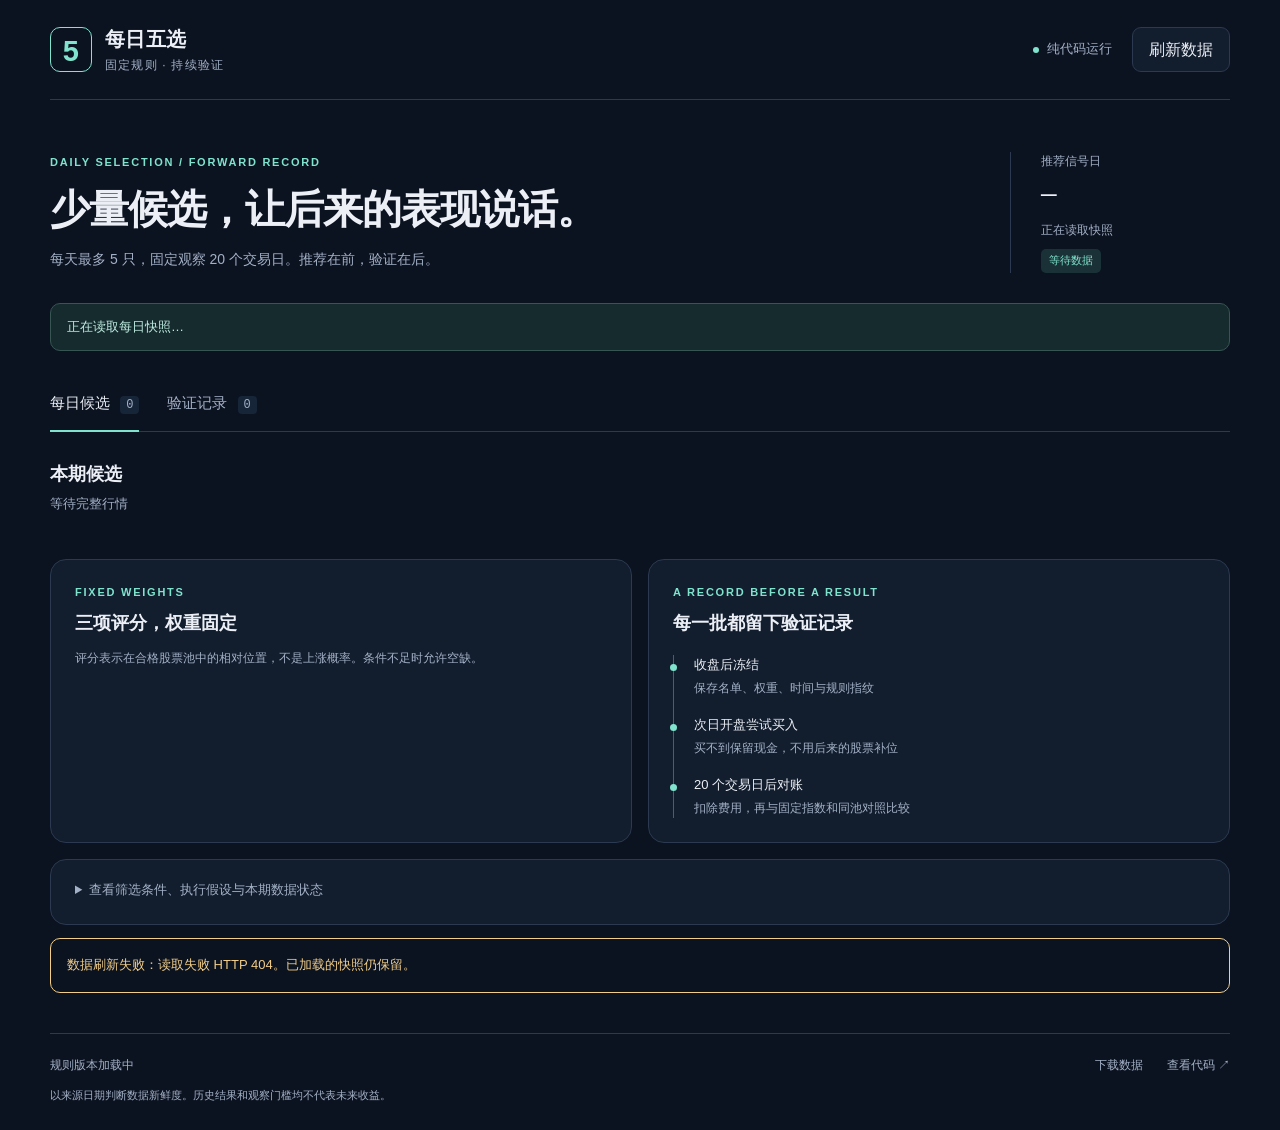
==== commit 1dfd09f4: "feat: ship deterministic daily picks with frozen forward validation" ====
--- a/site/index.html
+++ b/site/index.html
@@ -1,191 +1,28 @@
 <!doctype html>
 <html lang="zh-CN">
-  <head>
-    <meta charset="utf-8" />
-    <meta name="viewport" content="width=device-width, initial-scale=1" />
-    <meta name="color-scheme" content="light dark" />
-    <meta
-      name="description"
-      content="每日收盘后生成的 A 股规则筛选候选清单，展示数据时点、入场区间参考和前向验证进度。"
-    />
-    <title>每日股票候选 · A 股规则筛选</title>
-    <link rel="stylesheet" href="./styles.css" />
-    <script src="./app.js" defer></script>
-  </head>
-  <body>
-    <a class="skip-link" href="#main-content">跳到主要内容</a>
-    <header class="topbar">
-      <a class="brand" href="./" aria-label="每日股票候选首页">
-        <span class="brand-mark" aria-hidden="true">SR</span>
-        <span>
-          <strong>市场观察</strong>
-          <small>规则筛选 · A 股</small>
-        </span>
-      </a>
-      <nav class="top-nav" aria-label="页面导航">
-        <a href="#recommendations">候选清单</a>
-        <a href="#strategy">策略权重</a>
-        <a href="#validation">前向验证</a>
-        <a href="./complexity.html">复杂性</a>
-        <a href="https://github.com/Alex-Wang-88/stock-recommendation" target="_blank" rel="noreferrer">项目说明</a>
-      </nav>
-    </header>
-
-    <main id="main-content" class="page-shell">
-      <section class="hero" aria-labelledby="page-title">
-        <div class="hero-copy">
-          <p class="eyebrow">DAILY CLOSE SNAPSHOT</p>
-          <h1 id="page-title">每日股票候选</h1>
-          <p class="hero-description">
-            基于已归档行情与财务数据的确定性规则筛选。公开展示每个交易日的候选、数据时点和验证进度。
-          </p>
-        </div>
-        <div class="schedule-card">
-          <span class="status-dot" aria-hidden="true"></span>
-          <div>
-            <strong>云端每日更新</strong>
-            <span>工作日约 18:00 · 北京时间</span>
-          </div>
-          <button id="reload-button" class="secondary-button" type="button" aria-label="重新载入最新快照">重新载入</button>
-        </div>
-      </section>
-
-      <section class="summary-grid" aria-label="本期快照摘要">
-        <article class="summary-card">
-          <span class="summary-label">行情数据截至</span>
-          <strong id="as-of-value" class="summary-value">载入中</strong>
-          <span class="summary-footnote">最近一个完整交易日</span>
-        </article>
-        <article class="summary-card">
-          <span class="summary-label">当前展示候选</span>
-          <strong id="candidate-count" class="summary-value">—</strong>
-          <span class="summary-footnote" id="pool-count">按当前筛选规则排序</span>
-        </article>
-        <article class="summary-card">
-          <span class="summary-label">策略指纹</span>
-          <strong id="spec-hash" class="summary-value hash-value">—</strong>
-          <span class="summary-footnote">规则相同才放在同一验证组 · <a href="#strategy">查看组成与权重</a></span>
-        </article>
-        <article class="summary-card summary-card-updated">
-          <span class="summary-label">快照生成时间</span>
-          <strong id="updated-at" class="summary-value">—</strong>
-          <span class="summary-footnote">北京时间；上游数据可能延迟</span>
-        </article>
-      </section>
-
-      <section id="data-notes" class="data-notes" aria-labelledby="notes-title" hidden>
-        <details class="notes-disclosure">
-          <summary class="notes-heading">
-            <span class="notes-mark" aria-hidden="true">!</span>
-            <h2 id="notes-title">数据备注 <span id="notes-count" class="notes-count"></span></h2>
-          </summary>
-          <ul id="notes-list"></ul>
-        </details>
-      </section>
-
-      <section id="recommendations" class="content-section" aria-labelledby="recommendations-title">
-        <div class="section-heading">
-          <div>
-            <p class="eyebrow">SCREENED CANDIDATES</p>
-            <h2 id="recommendations-title">候选清单</h2>
-            <p class="section-description">在候选列表中切换股票，右侧查看日线 K 线、操作参考和筛选说明；综合得分按百分制显示，满分 100 分。</p>
-          </div>
-          <span id="visible-count" class="count-chip" aria-live="polite">载入中</span>
-        </div>
-
-        <div id="candidate-overview" class="candidate-overview" aria-label="当前候选信号与行业分布"></div>
-
-        <div class="filter-bar" role="search">
-          <label class="search-field">
-            <span>搜索股票</span>
-            <input id="search-input" type="search" placeholder="输入代码、名称或行业" autocomplete="off" />
-          </label>
-          <label class="select-field">
-            <span>操作信号</span>
-            <select id="signal-filter"><option value="">全部信号</option></select>
-          </label>
-          <label class="select-field">
-            <span>行业</span>
-            <select id="industry-filter"><option value="">全部行业</option></select>
-          </label>
-          <label class="select-field sort-field">
-            <span>排序方式</span>
-            <select id="sort-select">
-              <option value="rank">策略排名</option>
-              <option value="score">综合分数</option>
-              <option value="ret20">近 20 日收益</option>
-            </select>
-          </label>
-        </div>
-
-        <p id="load-error" class="load-error" role="alert" hidden></p>
-        <div class="results-layout">
-          <div class="candidate-panel">
-            <h3 class="panel-heading">候选列表 <span>点击一行查看详情</span></h3>
-            <div class="candidate-list-head" aria-hidden="true">
-              <span>候选</span><span>信号</span><span>分/100</span><span>20日</span>
-            </div>
-            <div id="recommendation-list" class="candidate-list" role="list" aria-label="股票候选列表" aria-live="polite" aria-busy="true">
-              <p class="loading-message">正在读取最新推荐快照…</p>
-            </div>
-          </div>
-          <section id="selected-detail" class="selected-detail" aria-label="所选股票详情" aria-live="polite">
-            <p class="loading-message">载入候选详情…</p>
-          </section>
-        </div>
-      </section>
-
-      <section id="strategy" class="content-section strategy-section" aria-labelledby="strategy-title">
-        <div class="section-heading">
-          <div>
-            <p class="eyebrow">SCORING POLICY</p>
-            <h2 id="strategy-title">策略组成与权重</h2>
-            <p class="section-description">综合得分由 9 类方向性因素加权构成；展开下方说明可查看具体因子和当前筛选条件。</p>
-          </div>
-          <span class="count-chip">权重合计 100%</span>
-        </div>
-        <div id="strategy-weight-grid" class="strategy-weight-grid" role="list" aria-label="各评分类型的权重">
-          <p class="loading-message">正在读取策略配置…</p>
-        </div>
-        <details class="strategy-details">
-          <summary>查看各类别计分因子与计算口径</summary>
-          <div id="strategy-factor-grid" class="strategy-factor-grid" role="list" aria-label="评分类型及其因子"></div>
-          <p class="strategy-footnote">列出的是各类别可用因子：每个因子先换算为候选池内的横截面分位，类别内对有数据的因子求平均，再按权重合成。某类别整组缺失时，该股票按剩余有效权重重新归一；低位因子只用于筛选，不额外加分。</p>
-        </details>
-        <details class="strategy-details">
-          <summary>查看本期筛选条件</summary>
-          <ul id="screening-rule-list" class="screening-rule-list"></ul>
-        </details>
-      </section>
-
-      <section id="validation" class="content-section validation-section" aria-labelledby="validation-title">
-        <div class="section-heading">
-          <div>
-            <p class="eyebrow">FORWARD RECORD</p>
-            <h2 id="validation-title">前向验证</h2>
-            <p class="section-description">只统计当时真实生成并冻结的推荐记录。持有期未走完的样本会继续等待，不按零收益计算。</p>
-          </div>
-        </div>
-        <div id="evaluation-list" class="evaluation-grid">
-          <p class="loading-message">正在读取验证进度…</p>
-        </div>
-        <p class="validation-footnote">历史验证结果不代表未来收益；样本量较少时，超额收益可能只是随机波动。</p>
-      </section>
-
-      <section class="method-note" aria-labelledby="method-title">
-        <div>
-          <p class="eyebrow">HOW TO READ THIS PAGE</p>
-          <h2 id="method-title">阅读说明</h2>
-        </div>
-        <p>
-          页面展示的是公开数据上的规则筛选结果，不是自动交易服务。收盘价是数据基准；买入区间、回落触发、逻辑失效和目标价仅供研究参考，不构成买卖指令或收益承诺。
-        </p>
-      </section>
-    </main>
-
-    <footer class="site-footer">
-      <p>仅供研究与信息展示，不构成投资建议。股票投资有风险，决策请独立判断。</p>
-      <a href="https://github.com/Alex-Wang-88/stock-recommendation" target="_blank" rel="noreferrer">查看开源规则与数据流程</a>
-    </footer>
-  </body>
-</html>
+<head>
+  <meta charset="utf-8"><meta name="viewport" content="width=device-width,initial-scale=1">
+  <meta name="theme-color" content="#0b1220"><meta name="description" content="固定代码规则每日筛选少量A股候选，冻结推荐，持续核对未来净收益与中证全指超额。">
+  <title>每日五选 · 候选与验证</title><link rel="stylesheet" href="daily.css">
+  <script src="daily-data.js" defer></script><script src="daily.js" defer></script>
+</head>
+<body>
+  <a class="skip" href="#main">跳到主要内容</a>
+  <header class="topbar wrap"><a class="brand" href="./" aria-label="每日五选首页"><span class="brand-mark" aria-hidden="true">5</span><span>每日五选<small>固定规则 · 持续验证</small></span></a><div class="header-actions"><span class="code-badge">纯代码运行</span><button id="refresh" type="button">刷新数据</button></div></header>
+  <main id="main" class="wrap">
+    <section class="intro"><div><p class="eyebrow">DAILY SELECTION / FORWARD RECORD</p><h1><span>少量候选，</span><span>让后来的表现说话。</span></h1><p class="intro-copy">每天最多 5 只，固定观察 20 个交易日。推荐在前，验证在后。</p></div><div class="date-card"><span>推荐信号日</span><strong id="signal-date">—</strong><span id="publish-time">正在读取快照</span><span id="live-status" class="status">等待数据</span></div></section>
+    <div id="notice" class="notice" role="status" aria-live="polite">正在读取每日快照…</div>
+    <nav class="tabs" role="tablist" aria-label="内容视图"><button type="button" id="today-tab" role="tab" aria-selected="true" aria-controls="today-panel" data-tab="today">每日候选 <span id="pick-count">0</span></button><button type="button" id="validation-tab" role="tab" aria-selected="false" aria-controls="validation-panel" data-tab="validation" tabindex="-1">验证记录 <span id="record-count">0</span></button></nav>
+    <section id="today-panel" role="tabpanel" aria-labelledby="today-tab">
+      <div class="section-heading"><div><h2>本期候选</h2><p id="selection-summary">等待完整行情</p></div><a id="signal-download" class="text-link" download hidden>下载冻结推荐 ↗</a></div><div id="picks" class="pick-grid"></div>
+      <div class="method-grid"><section class="panel"><p class="eyebrow">FIXED WEIGHTS</p><h2>三项评分，权重固定</h2><div id="weights"></div><p class="muted">评分表示在合格股票池中的相对位置，不是上涨概率。条件不足时允许空缺。</p></section><section class="panel"><p class="eyebrow">A RECORD BEFORE A RESULT</p><h2>每一批都留下验证记录</h2><ol class="timeline"><li><strong>收盘后冻结</strong><span>保存名单、权重、时间与规则指纹</span></li><li><strong>次日开盘尝试买入</strong><span>买不到保留现金，不用后来的股票补位</span></li><li><strong>20 个交易日后对账</strong><span>扣除费用，再与固定指数和同池对照比较</span></li></ol></section></div>
+      <details class="panel method-details"><summary>查看筛选条件、执行假设与本期数据状态</summary><div id="method"></div></details>
+    </section>
+    <section id="validation-panel" role="tabpanel" aria-labelledby="validation-tab" hidden>
+      <div class="section-heading"><div><h2>先留证，再看超额</h2><p>只把已完成、可核对的批次纳入结果；未成熟样本继续等待。</p></div><a href="data.json" class="text-link" download>下载完整快照 ↗</a></div><div id="validation-metrics" class="metric-grid"></div><div id="acceptance" class="notice"></div>
+      <section class="panel ledger"><div class="ledger-heading"><h2>每日批次</h2><span>独立批次 · 不拼接年化</span></div><div class="table-scroll" tabindex="0" role="region" aria-label="每日推荐验证表，可横向滚动"><table><thead><tr><th>信号日</th><th>候选</th><th>状态</th><th>净收益</th><th>中证全指</th><th>超额</th><th>明细</th></tr></thead><tbody id="cohort-rows"></tbody></table></div><div id="cohort-detail" aria-live="polite"></div></section>
+      <details class="panel method-details"><summary>验证口径与限制</summary><div id="validation-method"></div></details>
+    </section><p id="load-error" class="load-error" role="alert" hidden></p>
+  </main>
+  <footer class="wrap footer"><span id="version">规则版本加载中</span><div><a href="data.json" download>下载数据</a><a href="https://github.com/Alex-Wang-88/stock-recommendation" target="_blank" rel="noreferrer">查看代码 ↗</a></div><p>以来源日期判断数据新鲜度。历史结果和观察门槛均不代表未来收益。</p></footer>
+</body></html>
--- a/site/daily.css
+++ b/site/daily.css
@@ -0,0 +1,7 @@
+:root{color-scheme:dark;--bg:#0b1220;--surface:#121d2e;--surface2:#172539;--text:#ecf0f6;--muted:#a3b1c6;--line:#2b3a50;--accent:#80e3ce;--up:#ff8e91;--down:#78dbb0;--amber:#f1cd86;--radius:16px}
+*{box-sizing:border-box}body{margin:0;background:var(--bg);color:var(--text);font-family:Inter,"Segoe UI","Microsoft YaHei",sans-serif;font-size:16px;line-height:1.6}button,a,summary{-webkit-tap-highlight-color:transparent}button,a{touch-action:manipulation}a{color:inherit;text-decoration:none}button{font:inherit;cursor:pointer;min-height:44px;border-radius:9px;border:1px solid var(--line);padding:9px 16px;background:var(--surface);color:var(--text);transition:background .15s,border-color .15s}button:hover{background:var(--surface2);border-color:var(--muted)}a:hover{color:var(--accent)}:focus-visible{outline:3px solid var(--accent);outline-offset:4px}button:disabled{cursor:wait;opacity:.6}[hidden]{display:none!important}.wrap{width:min(1180px,calc(100% - 64px));margin-inline:auto}.skip{position:absolute;top:-100px;left:20px;z-index:2;background:var(--accent);color:var(--bg);padding:10px}.skip:focus{top:12px}.topbar{height:100px;display:flex;justify-content:space-between;align-items:center;border-bottom:1px solid var(--line)}.brand{display:flex;gap:13px;align-items:center;font-weight:700;font-size:20px;letter-spacing:.02em}.brand-mark{display:grid;place-items:center;width:42px;height:45px;border:1px solid var(--accent);color:var(--accent);border-radius:10px;font-size:29px}.brand small{display:block;font-weight:400;color:var(--muted);font-size:12px;letter-spacing:.1em;margin-top:1px}.header-actions{display:flex;gap:20px;align-items:center}.code-badge{font-size:13px;color:var(--muted)}.code-badge:before{content:"";display:inline-block;width:6px;height:6px;margin-right:8px;border-radius:50%;background:var(--accent)}.intro{padding:52px 0 30px;display:flex;justify-content:space-between;gap:32px;align-items:center}.eyebrow{font-size:11px;letter-spacing:.16em;font-weight:600;color:var(--accent);margin:0 0 12px}h1{font-size:clamp(26px,3.2vw,40px);letter-spacing:-.025em;font-weight:600;line-height:1.3;margin:0 0 13px}h2{font-size:18px;font-weight:600;margin:0}h3{margin:0;font-size:20px}.intro-copy{color:var(--muted);margin:0;font-size:14px}.date-card{flex-shrink:0;min-width:220px;border-left:1px solid var(--line);padding-left:30px;display:flex;align-items:flex-start;flex-direction:column;gap:4px}.date-card>span{font-size:12px;color:var(--muted)}.date-card strong{font-family:"Cascadia Code",Consolas,monospace;font-weight:500;font-size:26px;letter-spacing:-.04em}.date-card .status{display:inline-block;padding:3px 8px;background:#1a3237;color:var(--accent);border-radius:5px;font-size:11px;margin-top:5px}.date-card .status.stale{background:#3a2c1d;color:var(--amber)}.notice{border:1px solid #375553;background:#152b2d;color:#bfebe1;font-size:13px;padding:13px 16px;border-radius:10px;margin:0 0 24px}.notice.warn{border-color:#62502e;background:#2a251d;color:var(--amber)}.tabs{display:flex;gap:28px;border-bottom:1px solid var(--line);margin-bottom:28px}.tabs button{border:0;border-radius:0;background:none;padding:15px 0;color:var(--muted);border-bottom:2px solid transparent;position:relative;bottom:-1px;font-size:15px}.tabs button[aria-selected=true]{color:var(--text);border-bottom-color:var(--accent)}.tabs button span{font:12px Consolas,monospace;background:var(--surface2);padding:2px 6px;margin-left:6px;border-radius:4px;color:var(--muted)}.section-heading{display:flex;align-items:center;justify-content:space-between;gap:15px;margin-bottom:20px}.section-heading p{color:var(--muted);font-size:13px;margin:5px 0 0}.text-link{font-size:13px;color:var(--accent);padding:10px 0;min-height:44px;display:inline-flex;align-items:center}.pick-grid{display:grid;grid-template-columns:repeat(2,minmax(0,1fr));gap:16px;margin-bottom:24px}.pick-card{padding:22px 24px;border:1px solid var(--line);border-radius:var(--radius);background:var(--surface);min-width:0}.pick-card:first-child{border-color:#4b7a77}.stock-heading{display:flex;justify-content:space-between;gap:12px;align-items:flex-start}.stock-identity{display:flex;gap:13px;align-items:center}.rank-number{font:20px Consolas,monospace;color:var(--muted);min-width:23px}.stock-sub{color:var(--muted);font-size:12px;margin-top:3px}.stock-score{font:24px Consolas,monospace;color:var(--accent);text-align:right}.stock-score small{display:block;font:11px "Segoe UI","Microsoft YaHei",sans-serif;color:var(--muted);margin-top:4px}.price-row{display:flex;align-items:flex-end;justify-content:space-between;gap:20px;margin-top:20px}.close-price>span{font-size:12px;color:var(--muted);display:block}.close-price strong{font:28px Consolas,monospace;font-weight:400}.close-price small{font-size:12px;color:var(--muted);margin-left:5px}.spark{width:180px;max-width:55%;height:58px;overflow:visible}.spark polyline{fill:none;stroke:var(--accent);stroke-width:2;stroke-linejoin:round}.stock-metrics{display:grid;grid-template-columns:repeat(3,1fr);gap:12px;padding:18px 0 13px}.stock-metrics span{font-size:11px;color:var(--muted);display:block;margin-bottom:4px}.stock-metrics strong{font:15px Consolas,monospace;font-weight:400}.positive{color:var(--up)}.negative{color:var(--down)}.pick-card details{border-top:1px solid var(--line);padding-top:13px}.pick-card summary{font-size:12px;color:var(--muted);cursor:pointer;min-height:30px;padding:4px 0}.pick-card details p{font-size:12px;color:var(--muted);margin:7px 0 13px}.part{display:flex;justify-content:space-between;gap:12px;font-size:12px;color:var(--muted);margin:8px 0}.part strong{font-weight:400;color:var(--text)}.empty{grid-column:1/-1;padding:40px 24px;border:1px dashed var(--line);border-radius:var(--radius);text-align:center;color:var(--muted)}.empty h3{color:var(--text);font-size:19px;margin-bottom:10px}.empty p{margin:7px auto;font-size:13px;max-width:660px}.method-grid{display:grid;grid-template-columns:1fr 1fr;gap:16px;margin-top:24px}.panel{border:1px solid var(--line);background:var(--surface);border-radius:var(--radius);padding:24px;min-width:0}.panel .eyebrow{margin-bottom:7px}.muted{font-size:12px;color:var(--muted);margin-bottom:0}.weight-row{display:grid;grid-template-columns:80px 1fr 40px;align-items:center;gap:14px;margin-top:17px;font-size:13px}.weight-track{height:5px;background:#2b3b50;border-radius:8px;overflow:hidden}.weight-track i{display:block;height:100%;background:var(--accent);border-radius:8px}.weight-row strong{text-align:right;font:14px Consolas,monospace}.timeline{list-style:none;padding:0 0 0 20px;margin:18px 0 0;border-left:1px solid #3d6668}.timeline li{position:relative;margin-bottom:17px}.timeline li:last-child{margin-bottom:0}.timeline li:before{content:"";position:absolute;width:7px;height:7px;border-radius:50%;background:var(--accent);left:-24px;top:9px}.timeline strong{display:block;font-size:13px;font-weight:500}.timeline span{color:var(--muted);display:block;font-size:12px;margin-top:3px}.method-details{margin-top:16px;padding:17px 24px}.method-details summary{font-size:13px;cursor:pointer;min-height:30px;padding:3px 0;color:var(--muted)}.method-details p,.method-details li{font-size:13px;color:var(--muted)}.method-details ul{padding-left:20px}.method-details code{overflow-wrap:anywhere;font-size:11px;color:var(--text)}.metric-grid{display:grid;grid-template-columns:repeat(4,1fr);gap:14px;margin-bottom:20px}.metric{border:1px solid var(--line);border-radius:12px;padding:21px;background:var(--surface)}.metric span{font-size:12px;color:var(--muted);display:block}.metric strong{font:26px Consolas,monospace;font-weight:400;display:block;margin:7px 0 5px}.metric small{font-size:11px;color:var(--muted)}.ledger{padding:0;overflow:hidden}.ledger-heading{display:flex;align-items:center;justify-content:space-between;gap:12px;padding:20px 24px}.ledger-heading span{color:var(--muted);font-size:12px}.table-scroll{overflow-x:auto}table{border-collapse:collapse;width:100%;white-space:nowrap;font-size:13px}th{text-align:left;font-size:12px;font-weight:400;color:var(--muted);background:#172235}th,td{padding:14px 20px;border-bottom:1px solid var(--line)}td{font-variant-numeric:tabular-nums}td button{font-size:12px;min-height:44px;padding:7px 9px}.table-empty{text-align:center;color:var(--muted);padding:45px 20px!important}.cohort-detail{padding:22px 24px;border-top:1px solid var(--line);background:#101a2a}.cohort-detail p,.cohort-detail li{font-size:13px;color:var(--muted)}.cohort-detail h3{font-size:16px}.cohort-detail ul{padding-left:18px}.cohort-detail code{overflow-wrap:anywhere}.footer{border-top:1px solid var(--line);padding-top:22px;padding-bottom:25px;margin-top:40px;display:flex;flex-wrap:wrap;align-items:center;justify-content:space-between;gap:12px;color:var(--muted);font-size:12px}.footer div{display:flex;gap:24px}.footer p{flex-basis:100%;margin:0;font-size:11px}.load-error{color:var(--amber);padding:16px;border:1px solid var(--amber);border-radius:10px;font-size:13px}
+@media(max-width:800px){.wrap{width:calc(100% - 36px)}.intro{padding-top:32px;gap:20px}.date-card{min-width:165px;padding-left:20px}.date-card strong{font-size:22px}.pick-card{padding:20px}.metric-grid{grid-template-columns:repeat(2,1fr)}.method-grid{grid-template-columns:1fr}.code-badge{display:none}.section-heading{align-items:flex-start}.stock-metrics{gap:7px}}
+@media(max-width:560px){.topbar{height:83px}.brand{font-size:18px}.brand small{font-size:10px}.brand-mark{width:34px;height:39px;font-size:25px}.header-actions{gap:0}.header-actions button{font-size:12px;padding-inline:11px}.intro{display:block;padding-top:28px;padding-bottom:20px}.intro-copy{font-size:12px}.eyebrow{font-size:9px}.date-card{border:0;border-top:1px solid var(--line);padding:16px 0 0;margin-top:22px;display:grid;grid-template-columns:1fr 1fr;gap:3px}.date-card strong{grid-row:2;font-size:24px}.date-card>span:nth-child(3){grid-column:2;grid-row:2;align-self:center;text-align:right;font-size:10px}.date-card .status{justify-self:end;grid-column:2;grid-row:1;margin-top:0;font-size:10px}.notice{font-size:12px;padding:12px;margin-bottom:16px}.tabs{margin-bottom:22px;gap:26px}.tabs button{font-size:14px}.section-heading{display:block}.section-heading .text-link{margin-top:3px}.pick-grid{grid-template-columns:1fr}.stock-heading h3{font-size:19px}.stock-score{font-size:23px}.metric{padding:16px}.metric strong{font-size:23px}.panel{padding:20px}.ledger{padding:0}.ledger-heading{display:block;padding:17px}.ledger-heading span{display:block;margin-top:3px;font-size:11px}th,td{padding:13px 15px}.footer{font-size:11px;margin-top:28px}.footer div{gap:17px}.method-details{padding:14px 18px}}
+@media(prefers-reduced-motion:reduce){*{scroll-behavior:auto!important;transition:none!important}}
+
+@media(max-width:560px){h1 span{display:block}}
